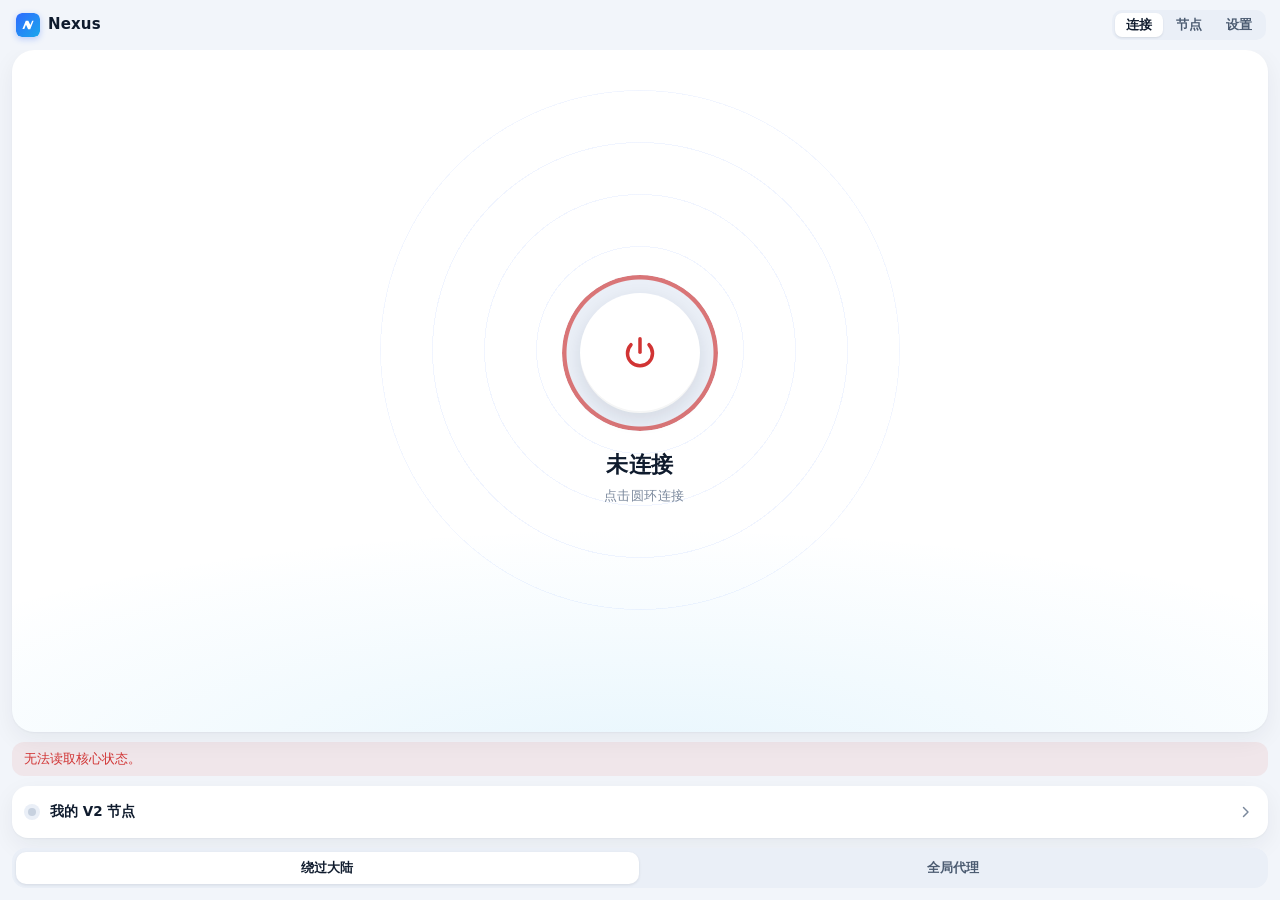
==== apps/desktop/ui/index.html @ 50556ba7 "Fill the compact desktop window with a connection card Fix the window at 380x620. The connect page i" ====
<!doctype html>
<html lang="zh-CN">
<head>
  <meta charset="utf-8"><meta name="viewport" content="width=device-width, initial-scale=1">
  <title>Nexus</title><link rel="icon" href="nexus-logo.svg"><link href="style.css" rel="stylesheet"><script src="app.js" defer></script>
</head>
<body>
<svg class="sprite" aria-hidden="true">
  <symbol id="i-power" viewBox="0 0 24 24"><path d="M12 3.5v8"/><path d="M6.6 7a7.5 7.5 0 1 0 10.8 0"/></symbol>
  <symbol id="i-check" viewBox="0 0 24 24"><path d="m5 12.5 4.5 4.5L19 7.5"/></symbol>
  <symbol id="i-refresh" viewBox="0 0 24 24"><path d="M19.5 12a7.5 7.5 0 1 1-2.2-5.3"/><path d="M19.5 4.5v4h-4"/></symbol>
  <symbol id="i-trash" viewBox="0 0 24 24"><path d="M4.5 7h15M10 11v6M14 11v6M6.5 7l.8 11.2A2 2 0 0 0 9.3 20h5.4a2 2 0 0 0 2-1.8L17.5 7M9.5 7V5a1 1 0 0 1 1-1h3a1 1 0 0 1 1 1v2"/></symbol>
  <symbol id="i-plus" viewBox="0 0 24 24"><path d="M12 5v14M5 12h14"/></symbol>
  <symbol id="i-arrow" viewBox="0 0 24 24"><path d="m10 6 6 6-6 6"/></symbol>
</svg>

<header class="top">
  <div class="brand"><img src="nexus-logo.svg" alt="" width="24" height="24"><span>Nexus</span></div>
  <nav aria-label="主要导航"><a href="#home">连接</a><a href="#nodes">节点</a><a href="#settings">设置</a></nav>
</header>

<main>
<section id="home" aria-labelledby="home-title">
  <h1 id="home-title" class="sr-only" tabindex="-1">连接</h1>
  <form id="connection-form" class="home">
    <div id="hero" class="hero" data-link="idle">
      <button id="toggle" type="submit" class="dial" aria-describedby="status" disabled>
        <span class="dial-ring" aria-hidden="true"></span>
        <span class="dial-core" aria-hidden="true"><svg class="icon"><use href="#i-power"/></svg></span>
        <span id="toggle-label" class="sr-only">连接</span>
      </button>
      <p id="status" role="status">未连接</p>
      <p id="route"><span id="lane"></span><span id="clock"></span></p>
    </div>
    <p id="feedback" role="alert" hidden></p>

    <a id="current" class="row link" href="#nodes">
      <span class="row-text"><b id="current-name">我的 V2 节点</b><small id="current-from"></small></span>
      <svg class="icon chevron"><use href="#i-arrow"/></svg>
    </a>
    <div id="enrollment" hidden>
      <label for="invite" class="sr-only">V2 邀请链接</label>
      <input id="invite" type="password" maxlength="16384" autocomplete="off" spellcheck="false" placeholder="首次使用请粘贴 V2 邀请链接">
    </div>
    <div class="seg" role="radiogroup" aria-label="分流模式">
      <label><input type="radio" name="mode" value="split" checked><span>绕过大陆</span></label>
      <label><input type="radio" name="mode" value="global"><span>全局代理</span></label>
    </div>
  </form>
</section>

<section id="nodes" hidden aria-labelledby="nodes-title">
  <h1 id="nodes-title" class="sr-only" tabindex="-1">节点</h1>
  <p id="selected-hint" class="hint"></p>
  <div class="group">
    <div class="group-head"><span>我的节点</span></div>
    <button type="button" id="pick-v2" class="node" role="radio" aria-checked="false">
      <span class="node-name" id="v2-name">我的 V2 节点</span><span class="badge">V2</span>
      <svg class="icon node-check" aria-hidden="true"><use href="#i-check"/></svg>
    </button>
  </div>
  <div id="sub-groups"></div>
  <p id="sub-feedback" role="status"></p>
  <form id="import-form" class="add" hidden>
    <label for="subscription-url" class="sr-only">订阅或节点链接</label>
    <input type="password" id="subscription-url" maxlength="524288" autocomplete="off" spellcheck="false" placeholder="粘贴订阅地址或节点链接" required>
    <button type="submit" id="add-sub" class="btn primary">添加</button>
  </form>
  <button type="button" id="show-import" class="btn wide"><svg class="icon"><use href="#i-plus"/></svg>添加订阅</button>

  <template id="group-template">
    <div class="group">
      <div class="group-head">
        <span class="group-name"></span><small class="group-meta"></small>
        <button type="button" class="icon-btn refresh" aria-label="刷新订阅"><svg class="icon"><use href="#i-refresh"/></svg></button>
        <button type="button" class="icon-btn delete" aria-label="删除订阅"><svg class="icon"><use href="#i-trash"/></svg></button>
      </div>
      <div class="group-nodes" role="radiogroup"></div>
    </div>
  </template>
  <template id="node-template">
    <button type="button" class="node" role="radio" aria-checked="false">
      <span class="node-name"></span><span class="badge"></span>
      <svg class="icon node-check" aria-hidden="true"><use href="#i-check"/></svg>
    </button>
  </template>
  <dialog id="confirm-sub" aria-labelledby="confirm-sub-title"><h2 id="confirm-sub-title">删除此订阅？</h2><p id="delete-hint"></p>
    <form method="dialog"><button value="cancel" class="btn" autofocus>取消</button><button value="delete" class="btn danger">删除</button></form>
  </dialog>
</section>

<section id="settings" hidden aria-labelledby="settings-title">
  <h1 id="settings-title" class="sr-only" tabindex="-1">设置</h1>
  <div class="list">
    <div class="row"><label for="proxy" class="row-text"><b>系统代理</b><small>浏览器等应用自动走代理</small></label><input type="checkbox" role="switch" id="proxy" checked disabled></div>
    <div class="row"><label for="tun" class="row-text"><b>TUN 模式</b><small id="tun-hint">接管全部网络，需要管理员权限</small></label><input type="checkbox" role="switch" id="tun" aria-describedby="tun-hint" disabled></div>
  </div>
  <div class="list">
    <div class="row"><span class="row-text"><b>本机代理端口</b><small id="ports">连接后显示</small></span></div>
    <div class="row"><span class="row-text"><b>设备身份</b><small id="identity">读取中…</small></span><button id="remove" type="button" class="btn small ghost-danger" hidden>移除</button></div>
    <div class="row"><span class="row-text"><b>软件更新</b><small id="update-feedback">—</small></span><button type="button" id="update-action" class="btn small" disabled>检查更新</button></div>
  </div>
  <div class="about">
    <img src="nexus-logo.svg" alt="" width="40" height="40">
    <b>Nexus</b>
    <small>无需注册 · 密钥只保存在本机 · 不收集任何数据</small>
  </div>
  <dialog id="confirm" aria-labelledby="confirm-title"><h2 id="confirm-title">移除此设备身份？</h2>
    <p>将删除本机的设备密钥和节点记录，再次使用需要新的邀请。</p>
    <form method="dialog"><button value="cancel" class="btn" autofocus>取消</button><button value="remove" class="btn danger">移除</button></form>
  </dialog>
</section>
</main>
</body>
</html>
---- apps/desktop/ui/style.css ----
/* Nexus desktop: a fixed 380x620 window. Palette shared with the Android app. */
:root {
  color-scheme: light;
  --canvas: #F2F5FA; --surface: #FFFFFF; --well: #EAEFF7; --line: #E4E9F1;
  --ink: #0F1B2D; --ink-soft: #4A5A70; --ink-muted: #7A889C;
  --signal: #2F6BFF; --signal-deep: #1AA7EC; --signal-text: #1F56E0; --signal-soft: rgba(47,107,255,.09);
  --warning: #B86E00; --danger: #D13434; --danger-soft: rgba(209,52,52,.08);
  --brand: linear-gradient(140deg, #2F6BFF 0%, #2A86F5 55%, #1AA7EC 100%);
  --card-shadow: 0 1px 2px rgba(15,27,45,.04), 0 8px 24px rgba(15,27,45,.06);
  font: 13.5px/1.45 "Segoe UI Variable Text", "Segoe UI", "Microsoft YaHei UI", system-ui, sans-serif;
  color: var(--ink); background: var(--canvas);
}
* { box-sizing: border-box; }
[hidden] { display: none !important; }
html, body { height: 100%; }
body { margin: 0; display: flex; flex-direction: column; overflow: hidden; background: var(--canvas); -webkit-font-smoothing: antialiased; user-select: none; }
input { user-select: text; }
h1, h2, p { margin: 0; }
.sprite { display: none; }
.icon { width: 18px; height: 18px; flex: none; fill: none; stroke: currentColor; stroke-width: 1.9; stroke-linecap: round; stroke-linejoin: round; }
.sr-only { position: absolute; width: 1px; height: 1px; overflow: hidden; clip-path: inset(50%); white-space: nowrap; }
:focus-visible { outline: 2px solid var(--signal); outline-offset: 2px; }
h1:focus { outline: none; }

/* Header */
.top { flex: none; display: flex; align-items: center; justify-content: space-between; height: 50px; padding: 0 14px 0 16px; }
.brand { display: flex; align-items: center; gap: 8px; font-size: 15px; font-weight: 700; letter-spacing: .01em; }
.brand img { border-radius: 6px; box-shadow: 0 2px 6px rgba(47,107,255,.3); }
nav { display: flex; gap: 2px; padding: 3px; border-radius: 10px; background: var(--well); }
nav a { padding: 3px 11px; border-radius: 7px; color: var(--ink-soft); text-decoration: none; font-size: 12.5px; font-weight: 600; transition: color .15s, background .15s; }
nav a:hover { color: var(--ink); }
nav a[aria-current] { background: var(--surface); color: var(--ink); box-shadow: 0 1px 2px rgba(15,27,45,.10); }

main { flex: 1; min-height: 0; overflow-y: auto; padding: 0 12px 12px; scrollbar-width: thin; }
#home { height: 100%; }
#settings { display: flex; flex-direction: column; min-height: 100%; }
#settings .list:first-of-type { margin-top: 0; }
.about { display: flex; flex-direction: column; align-items: center; gap: 2px; margin-top: auto; padding: 28px 0 8px; text-align: center; }
.about img { margin-bottom: 6px; border-radius: 11px; box-shadow: 0 6px 16px rgba(47,107,255,.28); }
.about b { font-size: 14px; letter-spacing: .02em; }
.about small { color: var(--ink-muted); font-size: 11.5px; }

/* Connect page */
.home { display: flex; flex-direction: column; gap: 10px; height: 100%; }
.hero { position: relative; flex: 1; min-height: 250px; display: flex; flex-direction: column; align-items: center; justify-content: center; overflow: hidden; border-radius: 22px; background: var(--surface); box-shadow: var(--card-shadow); transition: background .5s; }
/* Faint concentric guides behind the dial. */
.hero::before { content: ""; position: absolute; left: 50%; top: 44%; width: 520px; height: 520px; translate: -50% -50%; border-radius: 50%;
  background: repeating-radial-gradient(circle, transparent 0 51px, rgba(47,107,255,.07) 51px 52px); pointer-events: none; transition: opacity .5s; }
.hero::after { content: ""; position: absolute; inset: auto -20% -40% -20%; height: 70%; background: radial-gradient(closest-side, rgba(26,167,236,.10), transparent); pointer-events: none; }
.dial { position: relative; z-index: 1; width: 156px; height: 156px; margin-bottom: 18px; padding: 0; border: 0; border-radius: 50%; background: var(--well); cursor: pointer; transition: transform .2s, background .4s, box-shadow .4s; }
.dial:disabled { cursor: default; }
.dial:not(:disabled):hover { transform: scale(1.025); }
.dial:not(:disabled):active { transform: scale(.97); }
.dial-ring { position: absolute; inset: 0; border-radius: 50%; background: #D7DFEB;
  -webkit-mask: radial-gradient(farthest-side, transparent calc(100% - 5px), #000 calc(100% - 4px));
  mask: radial-gradient(farthest-side, transparent calc(100% - 5px), #000 calc(100% - 4px)); }
.dial-core { position: absolute; inset: 18px; display: grid; place-items: center; border-radius: 50%; background: var(--surface); color: var(--ink-muted); box-shadow: 0 6px 18px rgba(15,27,45,.10), inset 0 -2px 0 rgba(15,27,45,.04); transition: background .4s, color .4s; }
.dial-core .icon { width: 40px; height: 40px; stroke-width: 2.1; }
#status { position: relative; font-size: 22px; font-weight: 700; letter-spacing: .02em; }
#route { position: relative; display: flex; align-items: center; gap: 8px; min-height: 22px; margin-top: 4px; color: var(--ink-muted); font-size: 12.5px; }
#lane:not(:empty) { padding: 1px 8px; border-radius: 999px; background: var(--well); font-weight: 600; }
#clock { font-variant-numeric: tabular-nums; letter-spacing: .04em; }

.hero[data-link=on] { background: var(--brand); box-shadow: 0 14px 34px rgba(47,107,255,.32); }
.hero[data-link=on]::before { background: repeating-radial-gradient(circle, transparent 0 51px, rgba(255,255,255,.13) 51px 52px); }
.hero[data-link=on]::after { background: radial-gradient(closest-side, rgba(255,255,255,.16), transparent); }
.hero[data-link=on] .dial { background: rgba(255,255,255,.16); box-shadow: 0 0 0 10px rgba(255,255,255,.07); animation: breathe 3.2s ease-in-out infinite; }
.hero[data-link=on] .dial-ring { background: rgba(255,255,255,.55); }
.hero[data-link=on] .dial-core { background: var(--surface); color: var(--signal); }
.hero[data-link=on] #status { color: #fff; }
.hero[data-link=on] #route { color: rgba(255,255,255,.86); }
.hero[data-link=on] #lane { background: rgba(255,255,255,.18); color: #fff; }
.hero[data-link=busy] .dial-ring { background: conic-gradient(var(--warning) 0 26%, transparent 26%); animation: spin 1.1s linear infinite; }
.hero[data-link=busy] .dial-core { color: var(--warning); }
.hero[data-link=failed] .dial-ring { background: var(--danger); opacity: .65; }
.hero[data-link=failed] .dial-core { color: var(--danger); }
@keyframes spin { to { transform: rotate(1turn); } }
@keyframes breathe { 50% { box-shadow: 0 0 0 18px rgba(255,255,255,.04); } }
@media (prefers-reduced-motion: reduce) { .hero[data-link=busy] .dial-ring, .hero[data-link=on] .dial { animation: none; } }
#feedback { padding: 8px 12px; border-radius: 12px; background: var(--danger-soft); color: var(--danger); font-size: 12.5px; }

/* Rows and lists */
.row { display: flex; align-items: center; gap: 12px; width: 100%; min-height: 52px; padding: 8px 14px; background: var(--surface); text-align: left; }
.row-text { display: grid; flex: 1; min-width: 0; }
.row-text b { font-weight: 600; overflow: hidden; text-overflow: ellipsis; white-space: nowrap; }
.row-text small { color: var(--ink-muted); font-size: 11.5px; overflow: hidden; text-overflow: ellipsis; white-space: nowrap; }
label.row-text { cursor: pointer; }
.link { flex: none; border-radius: 16px; color: inherit; text-decoration: none; box-shadow: var(--card-shadow); transition: background .15s; }
.link:hover { background: #FAFBFE; }
.link::before { content: ""; flex: none; width: 8px; height: 8px; margin: 0 2px; border-radius: 50%; background: #C7D1DF; box-shadow: 0 0 0 4px var(--well); }
.home:has(.hero[data-link=on]) .link::before { background: #22B07D; box-shadow: 0 0 0 4px rgba(34,176,125,.14); }
.chevron { color: var(--ink-muted); }
.list { overflow: hidden; margin-top: 10px; border-radius: 16px; background: var(--surface); box-shadow: var(--card-shadow); }
.list .row + .row { border-top: 1px solid var(--line); }
#enrollment { flex: none; }
input[type=password] { width: 100%; height: 42px; padding: 0 14px; border: 1px solid var(--line); border-radius: 14px; background: var(--surface); color: var(--ink); font: inherit; }
input::placeholder { color: var(--ink-muted); }
input[type=password]:focus { outline: none; border-color: var(--signal); box-shadow: 0 0 0 3px var(--signal-soft); }

.seg { flex: none; display: grid; grid-template-columns: 1fr 1fr; gap: 3px; padding: 4px; border-radius: 14px; background: var(--well); }
.seg label { position: relative; cursor: pointer; }
.seg input { position: absolute; opacity: 0; pointer-events: none; }
.seg span { display: flex; align-items: center; justify-content: center; height: 32px; border-radius: 10px; color: var(--ink-soft); font-weight: 600; font-size: 12.5px; transition: background .15s, color .15s; }
.seg input:checked + span { background: var(--surface); color: var(--ink); box-shadow: 0 1px 3px rgba(15,27,45,.10); }
.seg input:focus-visible + span { outline: 2px solid var(--signal); }
.seg input:disabled + span { cursor: default; opacity: .6; }
.seg input:disabled:checked + span { opacity: .9; }

[role=switch] { appearance: none; position: relative; flex: none; width: 40px; height: 24px; margin: 0; border-radius: 999px; background: #CDD6E3; cursor: pointer; transition: background .2s; }
[role=switch]::before { content: ""; position: absolute; top: 3px; left: 3px; width: 18px; height: 18px; border-radius: 50%; background: #fff; box-shadow: 0 1px 2px rgba(15,27,45,.25); transition: transform .2s; }
[role=switch]:checked { background: var(--signal); }
[role=switch]:checked::before { transform: translateX(16px); }
[role=switch]:disabled { opacity: .5; cursor: default; }

/* Buttons */
.btn { display: inline-flex; align-items: center; justify-content: center; gap: 6px; height: 36px; padding: 0 14px; border: 1px solid var(--line); border-radius: 12px; background: var(--surface); color: var(--ink); font: inherit; font-weight: 600; cursor: pointer; white-space: nowrap; }
.btn:hover:not(:disabled) { background: var(--well); }
.btn.small { height: 28px; padding: 0 12px; border-radius: 9px; font-size: 12px; }
.btn.wide { width: 100%; margin-top: 10px; color: var(--signal-text); border: 1px dashed #C9D4E4; background: none; }
.btn.primary { border-color: transparent; background: var(--signal); color: #fff; }
.btn.primary:hover:not(:disabled) { background: var(--signal); filter: brightness(1.06); }
.btn.danger { border-color: transparent; background: var(--danger); color: #fff; }
.btn.danger:hover:not(:disabled) { background: var(--danger); filter: brightness(1.06); }
.btn.ghost-danger { border-color: transparent; color: var(--danger); background: var(--danger-soft); }
.btn:disabled { opacity: .5; cursor: default; }
.icon-btn { display: grid; place-items: center; width: 26px; height: 26px; padding: 0; border: 0; border-radius: 8px; background: none; color: var(--ink-muted); cursor: pointer; }
.icon-btn .icon { width: 15px; height: 15px; }
.icon-btn:hover:not(:disabled) { background: var(--well); color: var(--ink); }
.icon-btn.delete:hover:not(:disabled) { color: var(--danger); }
.icon-btn:disabled { opacity: .4; cursor: default; }

/* Nodes */
.hint { margin: 2px 4px 8px; color: var(--ink-muted); font-size: 12px; }
.hint:empty { display: none; }
.group + .group, #sub-groups .group { margin-top: 12px; }
.group-head { display: flex; align-items: center; gap: 6px; min-height: 26px; padding: 0 4px 4px; color: var(--ink-soft); font-size: 12px; font-weight: 700; }
.group-name { overflow: hidden; text-overflow: ellipsis; white-space: nowrap; }
.group-meta { flex: 1; min-width: 0; color: var(--ink-muted); font-weight: 400; overflow: hidden; text-overflow: ellipsis; white-space: nowrap; }
.group-meta.warn { color: var(--warning); }
.group-nodes, #pick-v2 { overflow: hidden; border-radius: 16px; background: var(--surface); box-shadow: var(--card-shadow); }
.node { display: flex; align-items: center; gap: 10px; width: 100%; height: 42px; padding: 0 14px; border: 0; background: var(--surface); color: var(--ink); font: inherit; text-align: left; cursor: pointer; }
.group-nodes .node + .node { border-top: 1px solid var(--line); }
.node:hover:not(:disabled) { background: #F8FAFE; }
.node-name { flex: 1; min-width: 0; overflow: hidden; text-overflow: ellipsis; white-space: nowrap; }
.badge { flex: none; color: var(--ink-muted); font-size: 11px; }
.node-check { visibility: hidden; width: 16px; height: 16px; color: var(--signal); stroke-width: 2.6; }
.node[aria-checked=true] { background: linear-gradient(90deg, var(--signal-soft), transparent 70%); }
.node[aria-checked=true] .node-name { color: var(--signal-text); font-weight: 600; }
.node[aria-checked=true] .node-check { visibility: visible; }
.node:disabled { cursor: default; }
.node:disabled:not([aria-checked=true]) { opacity: .55; }
#sub-feedback { margin: 10px 4px 0; color: var(--ink-soft); font-size: 12px; }
#sub-feedback:empty { display: none; }
#sub-feedback.error { color: var(--danger); }
.add { display: flex; gap: 8px; margin-top: 10px; }
.add .btn { height: 42px; border-radius: 14px; }

/* Dialogs */
dialog { width: min(300px, calc(100vw - 32px)); padding: 20px; border: 0; border-radius: 18px; background: var(--surface); color: var(--ink); box-shadow: 0 20px 50px rgba(15,27,45,.24); }
dialog::backdrop { background: rgba(15,27,45,.35); }
dialog h2 { font-size: 15px; margin-bottom: 6px; }
dialog p { color: var(--ink-soft); font-size: 12.5px; overflow-wrap: anywhere; }
dialog form { display: flex; justify-content: flex-end; gap: 8px; margin-top: 18px; }

@media (forced-colors: active) {
  [role=switch] { appearance: auto; }
  [role=switch]::before { display: none; }
  .seg input:checked + span, nav a[aria-current] { outline: 2px solid CanvasText; }
  .dial-ring { background: CanvasText; }
}
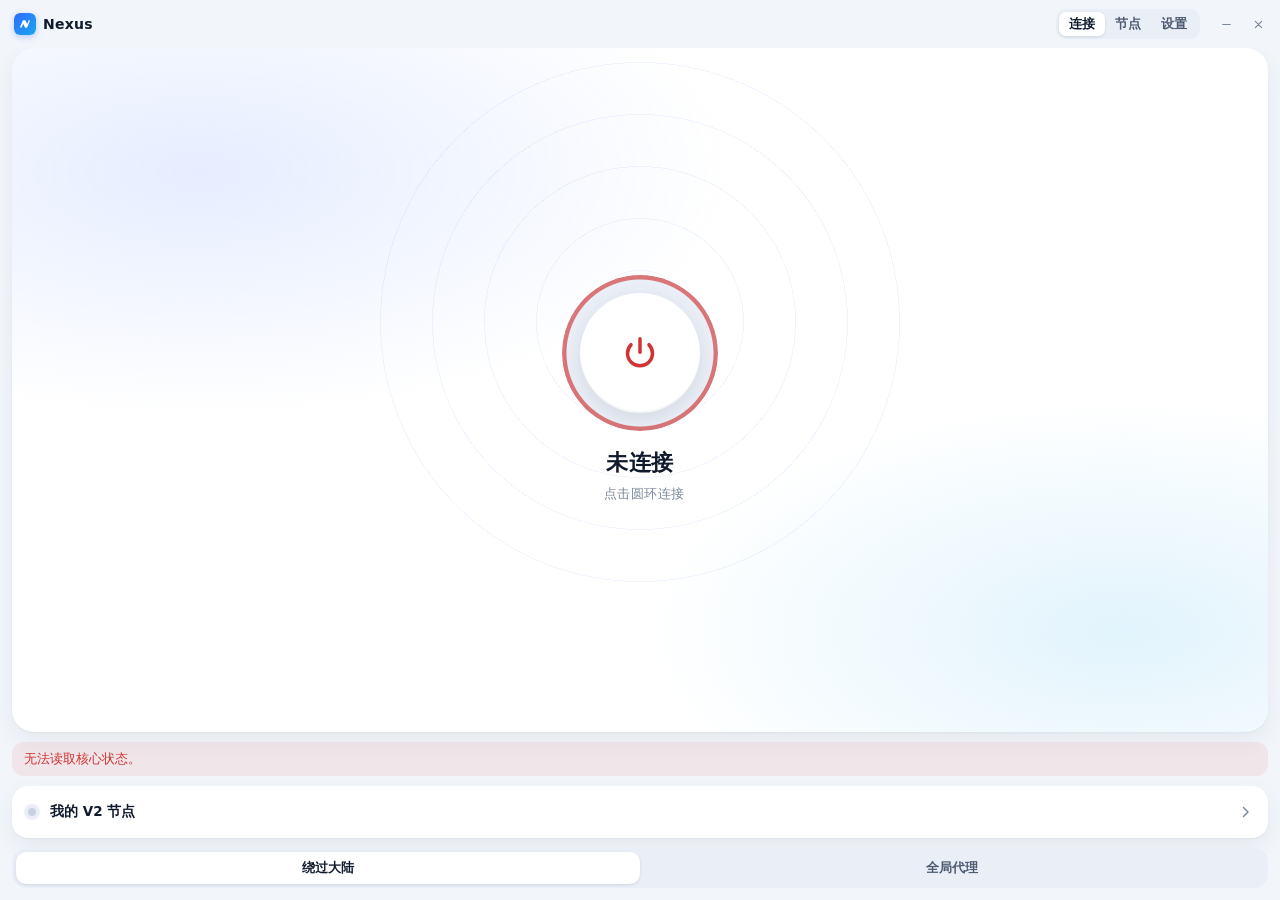
==== commit bb81e511: "Add a frameless title bar, motion and live data views to the desktop UI Replace the native frame wit" ====
--- a/apps/desktop/ui/index.html
+++ b/apps/desktop/ui/index.html
@@ -12,11 +12,20 @@
   <symbol id="i-trash" viewBox="0 0 24 24"><path d="M4.5 7h15M10 11v6M14 11v6M6.5 7l.8 11.2A2 2 0 0 0 9.3 20h5.4a2 2 0 0 0 2-1.8L17.5 7M9.5 7V5a1 1 0 0 1 1-1h3a1 1 0 0 1 1 1v2"/></symbol>
   <symbol id="i-plus" viewBox="0 0 24 24"><path d="M12 5v14M5 12h14"/></symbol>
   <symbol id="i-arrow" viewBox="0 0 24 24"><path d="m10 6 6 6-6 6"/></symbol>
+  <symbol id="i-bolt" viewBox="0 0 24 24"><path d="M13 3.5 5.5 13.5H12l-1 7 7.5-10H12z"/></symbol>
+  <symbol id="i-up" viewBox="0 0 24 24"><path d="M12 19V5M6 11l6-6 6 6"/></symbol>
+  <symbol id="i-down" viewBox="0 0 24 24"><path d="M12 5v14M6 13l6 6 6-6"/></symbol>
+  <symbol id="i-min" viewBox="0 0 24 24"><path d="M6 12h12"/></symbol>
+  <symbol id="i-close" viewBox="0 0 24 24"><path d="m7 7 10 10M17 7 7 17"/></symbol>
 </svg>
 
-<header class="top">
-  <div class="brand"><img src="nexus-logo.svg" alt="" width="24" height="24"><span>Nexus</span></div>
-  <nav aria-label="主要导航"><a href="#home">连接</a><a href="#nodes">节点</a><a href="#settings">设置</a></nav>
+<header class="top" data-tauri-drag-region>
+  <div class="brand" data-tauri-drag-region><img src="nexus-logo.svg" alt="" width="22" height="22" data-tauri-drag-region><span data-tauri-drag-region>Nexus</span></div>
+  <nav aria-label="主要导航"><span class="nav-pill" aria-hidden="true"></span><a href="#home">连接</a><a href="#nodes">节点</a><a href="#settings">设置</a></nav>
+  <div class="window-controls">
+    <button type="button" id="win-min" aria-label="最小化"><svg class="icon"><use href="#i-min"/></svg></button>
+    <button type="button" id="win-close" class="close" aria-label="关闭"><svg class="icon"><use href="#i-close"/></svg></button>
+  </div>
 </header>
 
 <main>
@@ -24,18 +33,35 @@
   <h1 id="home-title" class="sr-only" tabindex="-1">连接</h1>
   <form id="connection-form" class="home">
     <div id="hero" class="hero" data-link="idle">
-      <button id="toggle" type="submit" class="dial" aria-describedby="status" disabled>
-        <span class="dial-ring" aria-hidden="true"></span>
-        <span class="dial-core" aria-hidden="true"><svg class="icon"><use href="#i-power"/></svg></span>
-        <span id="toggle-label" class="sr-only">连接</span>
-      </button>
+      <span class="hero-glow" aria-hidden="true"></span>
+      <span class="hero-wash" aria-hidden="true"></span>
+      <span class="hero-rings" aria-hidden="true"></span>
+      <div class="dial-wrap">
+        <span class="wave" aria-hidden="true"></span><span class="wave" aria-hidden="true"></span><span class="wave" aria-hidden="true"></span>
+        <span class="orbit" aria-hidden="true"><i></i></span>
+        <button id="toggle" type="submit" class="dial" aria-describedby="status" disabled>
+          <span class="dial-ring" aria-hidden="true"></span>
+          <span class="dial-core" aria-hidden="true"><svg class="icon"><use href="#i-power"/></svg></span>
+          <span id="toggle-label" class="sr-only">连接</span>
+        </button>
+      </div>
       <p id="status" role="status">未连接</p>
       <p id="route"><span id="lane"></span><span id="clock"></span></p>
+      <div id="traffic" class="traffic" hidden>
+        <svg class="spark" viewBox="0 0 300 44" preserveAspectRatio="none" aria-hidden="true">
+          <path id="spark-down-fill" class="fill"/><path id="spark-down" class="line"/><path id="spark-up" class="line up"/>
+        </svg>
+        <div class="rates">
+          <span><svg class="icon"><use href="#i-down"/></svg><b id="rate-down">0</b><small id="unit-down">KB/s</small></span>
+          <span><svg class="icon"><use href="#i-up"/></svg><b id="rate-up">0</b><small id="unit-up">KB/s</small></span>
+        </div>
+      </div>
     </div>
     <p id="feedback" role="alert" hidden></p>
 
     <a id="current" class="row link" href="#nodes">
       <span class="row-text"><b id="current-name">我的 V2 节点</b><small id="current-from"></small></span>
+      <span id="current-latency" class="latency" hidden></span>
       <svg class="icon chevron"><use href="#i-arrow"/></svg>
     </a>
     <div id="enrollment" hidden>
@@ -43,6 +69,7 @@
       <input id="invite" type="password" maxlength="16384" autocomplete="off" spellcheck="false" placeholder="首次使用请粘贴 V2 邀请链接">
     </div>
     <div class="seg" role="radiogroup" aria-label="分流模式">
+      <span class="seg-pill" aria-hidden="true"></span>
       <label><input type="radio" name="mode" value="split" checked><span>绕过大陆</span></label>
       <label><input type="radio" name="mode" value="global"><span>全局代理</span></label>
     </div>
@@ -53,11 +80,15 @@
   <h1 id="nodes-title" class="sr-only" tabindex="-1">节点</h1>
   <p id="selected-hint" class="hint"></p>
   <div class="group">
-    <div class="group-head"><span>我的节点</span></div>
-    <button type="button" id="pick-v2" class="node" role="radio" aria-checked="false">
-      <span class="node-name" id="v2-name">我的 V2 节点</span><span class="badge">V2</span>
-      <svg class="icon node-check" aria-hidden="true"><use href="#i-check"/></svg>
-    </button>
+    <div class="group-head"><span class="group-name">我的节点</span><small class="group-meta"></small>
+      <button type="button" class="icon-btn probe" data-probe="v2" aria-label="测试延迟"><svg class="icon"><use href="#i-bolt"/></svg></button>
+    </div>
+    <div class="group-nodes">
+      <button type="button" id="pick-v2" class="node" role="radio" aria-checked="false" data-id="v2">
+        <span class="node-name" id="v2-name">我的 V2 节点</span><span class="latency" hidden></span><span class="badge">V2</span>
+        <svg class="icon node-check" aria-hidden="true"><use href="#i-check"/></svg>
+      </button>
+    </div>
   </div>
   <div id="sub-groups"></div>
   <p id="sub-feedback" role="status"></p>
@@ -72,6 +103,7 @@
     <div class="group">
       <div class="group-head">
         <span class="group-name"></span><small class="group-meta"></small>
+        <button type="button" class="icon-btn probe" aria-label="测试延迟"><svg class="icon"><use href="#i-bolt"/></svg></button>
         <button type="button" class="icon-btn refresh" aria-label="刷新订阅"><svg class="icon"><use href="#i-refresh"/></svg></button>
         <button type="button" class="icon-btn delete" aria-label="删除订阅"><svg class="icon"><use href="#i-trash"/></svg></button>
       </div>
@@ -80,7 +112,7 @@
   </template>
   <template id="node-template">
     <button type="button" class="node" role="radio" aria-checked="false">
-      <span class="node-name"></span><span class="badge"></span>
+      <span class="node-name"></span><span class="latency" hidden></span><span class="badge"></span>
       <svg class="icon node-check" aria-hidden="true"><use href="#i-check"/></svg>
     </button>
   </template>
--- a/apps/desktop/ui/style.css
+++ b/apps/desktop/ui/style.css
@@ -1,19 +1,21 @@
-/* Nexus desktop: a fixed 380x620 window. Palette shared with the Android app. */
+/* Nexus desktop: a fixed 380x620 frameless window. Palette shared with the Android app. */
 :root {
   color-scheme: light;
   --canvas: #F2F5FA; --surface: #FFFFFF; --well: #EAEFF7; --line: #E4E9F1;
   --ink: #0F1B2D; --ink-soft: #4A5A70; --ink-muted: #7A889C;
   --signal: #2F6BFF; --signal-deep: #1AA7EC; --signal-text: #1F56E0; --signal-soft: rgba(47,107,255,.09);
-  --warning: #B86E00; --danger: #D13434; --danger-soft: rgba(209,52,52,.08);
+  --good: #16A673; --warning: #C27A08; --danger: #D13434; --danger-soft: rgba(209,52,52,.08);
   --brand: linear-gradient(140deg, #2F6BFF 0%, #2A86F5 55%, #1AA7EC 100%);
   --card-shadow: 0 1px 2px rgba(15,27,45,.04), 0 8px 24px rgba(15,27,45,.06);
+  --spring: cubic-bezier(.34, 1.4, .5, 1);
+  --ease: cubic-bezier(.2, .7, .2, 1);
   font: 13.5px/1.45 "Segoe UI Variable Text", "Segoe UI", "Microsoft YaHei UI", system-ui, sans-serif;
   color: var(--ink); background: var(--canvas);
 }
 * { box-sizing: border-box; }
 [hidden] { display: none !important; }
 html, body { height: 100%; }
-body { margin: 0; display: flex; flex-direction: column; overflow: hidden; background: var(--canvas); -webkit-font-smoothing: antialiased; user-select: none; }
+body { margin: 0; display: flex; flex-direction: column; overflow: hidden; background: var(--canvas); -webkit-font-smoothing: antialiased; user-select: none; cursor: default; }
 input { user-select: text; }
 h1, h2, p { margin: 0; }
 .sprite { display: none; }
@@ -22,62 +24,114 @@
 :focus-visible { outline: 2px solid var(--signal); outline-offset: 2px; }
 h1:focus { outline: none; }
 
-/* Header */
-.top { flex: none; display: flex; align-items: center; justify-content: space-between; height: 50px; padding: 0 14px 0 16px; }
-.brand { display: flex; align-items: center; gap: 8px; font-size: 15px; font-weight: 700; letter-spacing: .01em; }
+/* Title bar (the window has no native frame) */
+.top { flex: none; display: flex; align-items: center; gap: 10px; height: 48px; padding: 0 6px 0 14px; }
+.brand { display: flex; align-items: center; gap: 7px; font-size: 14px; font-weight: 700; letter-spacing: .02em; }
 .brand img { border-radius: 6px; box-shadow: 0 2px 6px rgba(47,107,255,.3); }
-nav { display: flex; gap: 2px; padding: 3px; border-radius: 10px; background: var(--well); }
-nav a { padding: 3px 11px; border-radius: 7px; color: var(--ink-soft); text-decoration: none; font-size: 12.5px; font-weight: 600; transition: color .15s, background .15s; }
+nav { position: relative; display: flex; margin-left: auto; padding: 3px; border-radius: 10px; background: var(--well); }
+nav a { position: relative; z-index: 1; padding: 3px 10px; border-radius: 7px; color: var(--ink-soft); text-decoration: none; font-size: 12.5px; font-weight: 600; transition: color .25s; }
 nav a:hover { color: var(--ink); }
-nav a[aria-current] { background: var(--surface); color: var(--ink); box-shadow: 0 1px 2px rgba(15,27,45,.10); }
-
-main { flex: 1; min-height: 0; overflow-y: auto; padding: 0 12px 12px; scrollbar-width: thin; }
+nav a[aria-current] { color: var(--ink); }
+.nav-pill, .seg-pill { position: absolute; top: 3px; bottom: 3px; left: 0; width: 0; border-radius: 7px; background: var(--surface); box-shadow: 0 1px 3px rgba(15,27,45,.12); transition: transform .35s var(--spring), width .35s var(--spring); }
+.window-controls { display: flex; }
+.window-controls button { display: grid; place-items: center; width: 32px; height: 30px; padding: 0; border: 0; border-radius: 8px; background: none; color: var(--ink-muted); cursor: pointer; transition: background .15s, color .15s; }
+.window-controls .icon { width: 15px; height: 15px; }
+.window-controls button:hover { background: var(--well); color: var(--ink); }
+.window-controls .close:hover { background: #E5484D; color: #fff; }
+
+main { flex: 1; min-height: 0; overflow-y: auto; overflow-x: hidden; padding: 0 12px 12px; scrollbar-width: thin; }
+main section:not([hidden]) { animation: page-in .32s var(--ease); }
+@keyframes page-in { from { opacity: 0; transform: translateY(8px); } }
+
+/* Connect page */
 #home { height: 100%; }
-#settings { display: flex; flex-direction: column; min-height: 100%; }
-#settings .list:first-of-type { margin-top: 0; }
-.about { display: flex; flex-direction: column; align-items: center; gap: 2px; margin-top: auto; padding: 28px 0 8px; text-align: center; }
-.about img { margin-bottom: 6px; border-radius: 11px; box-shadow: 0 6px 16px rgba(47,107,255,.28); }
-.about b { font-size: 14px; letter-spacing: .02em; }
-.about small { color: var(--ink-muted); font-size: 11.5px; }
-
-/* Connect page */
 .home { display: flex; flex-direction: column; gap: 10px; height: 100%; }
-.hero { position: relative; flex: 1; min-height: 250px; display: flex; flex-direction: column; align-items: center; justify-content: center; overflow: hidden; border-radius: 22px; background: var(--surface); box-shadow: var(--card-shadow); transition: background .5s; }
-/* Faint concentric guides behind the dial. */
-.hero::before { content: ""; position: absolute; left: 50%; top: 44%; width: 520px; height: 520px; translate: -50% -50%; border-radius: 50%;
-  background: repeating-radial-gradient(circle, transparent 0 51px, rgba(47,107,255,.07) 51px 52px); pointer-events: none; transition: opacity .5s; }
-.hero::after { content: ""; position: absolute; inset: auto -20% -40% -20%; height: 70%; background: radial-gradient(closest-side, rgba(26,167,236,.10), transparent); pointer-events: none; }
-.dial { position: relative; z-index: 1; width: 156px; height: 156px; margin-bottom: 18px; padding: 0; border: 0; border-radius: 50%; background: var(--well); cursor: pointer; transition: transform .2s, background .4s, box-shadow .4s; }
+.hero { position: relative; flex: 1; min-height: 250px; display: flex; flex-direction: column; align-items: center; justify-content: center; overflow: hidden; isolation: isolate; border-radius: 22px; background: var(--surface); box-shadow: var(--card-shadow); transition: box-shadow .6s; }
+/* Idle: two slow-drifting colour fields keep the card alive. */
+.hero-glow { position: absolute; inset: -30%; z-index: -3; background:
+  radial-gradient(38% 32% at 28% 30%, rgba(47,107,255,.12), transparent 70%),
+  radial-gradient(34% 30% at 74% 72%, rgba(26,167,236,.13), transparent 70%);
+  animation: drift 18s ease-in-out infinite alternate; }
+@keyframes drift { to { transform: translate(6%, -5%) rotate(12deg) scale(1.08); } }
+/* Connected: the brand gradient fades in over the white card. */
+.hero-wash { position: absolute; inset: 0; z-index: -2; background: var(--brand); opacity: 0; transition: opacity .7s var(--ease); }
+.hero-wash::after { content: ""; position: absolute; inset: 0; background: radial-gradient(60% 50% at 50% 38%, rgba(255,255,255,.22), transparent 70%); }
+.hero-rings { position: absolute; left: 50%; top: 40%; z-index: -1; width: 560px; height: 560px; translate: -50% -50%; border-radius: 50%;
+  background: repeating-radial-gradient(circle, transparent 0 51px, rgba(47,107,255,.07) 51px 52px); transition: opacity .6s; }
+.hero-rings::after { content: ""; position: absolute; inset: 0; border-radius: 50%; background: repeating-radial-gradient(circle, transparent 0 51px, rgba(255,255,255,.14) 51px 52px); opacity: 0; transition: opacity .6s; }
+
+.dial-wrap { position: relative; display: grid; place-items: center; width: 156px; height: 156px; margin-bottom: 16px; }
+.dial { position: relative; z-index: 1; width: 156px; height: 156px; padding: 0; border: 0; border-radius: 50%; background: var(--well); cursor: pointer; transition: transform .35s var(--spring), background .5s; }
 .dial:disabled { cursor: default; }
-.dial:not(:disabled):hover { transform: scale(1.025); }
-.dial:not(:disabled):active { transform: scale(.97); }
-.dial-ring { position: absolute; inset: 0; border-radius: 50%; background: #D7DFEB;
+.dial:not(:disabled):hover { transform: scale(1.03); }
+.dial:not(:disabled):active { transform: scale(.95); transition-duration: .12s; }
+.dial-ring { position: absolute; inset: 0; border-radius: 50%; background: #D7DFEB; transition: background .5s, opacity .5s;
   -webkit-mask: radial-gradient(farthest-side, transparent calc(100% - 5px), #000 calc(100% - 4px));
   mask: radial-gradient(farthest-side, transparent calc(100% - 5px), #000 calc(100% - 4px)); }
-.dial-core { position: absolute; inset: 18px; display: grid; place-items: center; border-radius: 50%; background: var(--surface); color: var(--ink-muted); box-shadow: 0 6px 18px rgba(15,27,45,.10), inset 0 -2px 0 rgba(15,27,45,.04); transition: background .4s, color .4s; }
+.dial-core { position: absolute; inset: 18px; display: grid; place-items: center; border-radius: 50%; background: var(--surface); color: var(--ink-muted); box-shadow: 0 6px 18px rgba(15,27,45,.10), inset 0 -2px 0 rgba(15,27,45,.04); transition: color .5s, transform .5s var(--spring); }
 .dial-core .icon { width: 40px; height: 40px; stroke-width: 2.1; }
-#status { position: relative; font-size: 22px; font-weight: 700; letter-spacing: .02em; }
-#route { position: relative; display: flex; align-items: center; gap: 8px; min-height: 22px; margin-top: 4px; color: var(--ink-muted); font-size: 12.5px; }
-#lane:not(:empty) { padding: 1px 8px; border-radius: 999px; background: var(--well); font-weight: 600; }
+.hero[data-link=idle] .dial-core .icon { animation: hint 3.6s ease-in-out infinite; }
+@keyframes hint { 0%, 70%, 100% { transform: none; } 80% { transform: translateY(-2px); } 90% { transform: translateY(1px); } }
+/* Expanding waves: slow while connecting, a single burst on success. */
+.wave { position: absolute; inset: 0; border-radius: 50%; border: 2px solid currentColor; opacity: 0; pointer-events: none; color: var(--signal); }
+.orbit { position: absolute; inset: -9px; border-radius: 50%; opacity: 0; transition: opacity .3s; }
+.orbit i { position: absolute; top: -3px; left: 50%; width: 8px; height: 8px; margin-left: -4px; border-radius: 50%; background: var(--warning); box-shadow: 0 0 10px var(--warning); }
+
+.hero[data-link=busy] .dial-ring { background: conic-gradient(from 0deg, transparent, rgba(194,122,8,.85)); animation: spin 1.2s linear infinite; }
+.hero[data-link=busy] .dial-core { color: var(--warning); }
+.hero[data-link=busy] .orbit { opacity: 1; animation: spin 1.6s linear infinite; }
+.hero[data-link=busy] .wave { color: var(--warning); animation: wave 2.4s var(--ease) infinite; }
+.hero[data-link=busy] .wave:nth-child(2) { animation-delay: .8s; }
+.hero[data-link=busy] .wave:nth-child(3) { animation-delay: 1.6s; }
+@keyframes wave { from { opacity: .45; transform: scale(1); } to { opacity: 0; transform: scale(1.9); } }
+@keyframes spin { to { transform: rotate(1turn); } }
+
+.hero[data-link=on] { box-shadow: 0 14px 34px rgba(47,107,255,.32); }
+.hero[data-link=on] .hero-wash { opacity: 1; }
+.hero[data-link=on] .hero-rings::after { opacity: 1; }
+.hero[data-link=on] .hero-rings { animation: rings 6s linear infinite; }
+@keyframes rings { to { background-position: 0 0; transform: scale(1.1); opacity: .6; } }
+.hero[data-link=on] .dial { background: rgba(255,255,255,.16); animation: breathe 3.2s ease-in-out infinite; }
+.hero[data-link=on] .dial-ring { background: rgba(255,255,255,.55); }
+.hero[data-link=on] .dial-core { color: var(--signal); }
+.hero.burst .wave { color: #fff; animation: wave 1.1s var(--ease) 1 both; }
+.hero.burst .wave:nth-child(2) { animation-delay: .18s; }
+.hero.burst .wave:nth-child(3) { animation-delay: .36s; }
+.hero.burst .dial-core { animation: pop .6s var(--spring); }
+@keyframes pop { 40% { transform: scale(1.1); } }
+@keyframes breathe { 0%, 100% { box-shadow: 0 0 0 10px rgba(255,255,255,.07); } 50% { box-shadow: 0 0 0 20px rgba(255,255,255,.03); } }
+
+.hero[data-link=failed] .dial-ring { background: var(--danger); opacity: .65; }
+.hero[data-link=failed] .dial-core { color: var(--danger); }
+.hero.shake .dial { animation: shake .45s ease-in-out; }
+@keyframes shake { 20%, 60% { transform: translateX(-5px); } 40%, 80% { transform: translateX(5px); } }
+
+#status { font-size: 22px; font-weight: 700; letter-spacing: .02em; transition: color .5s; }
+#status.swap { animation: swap .35s var(--ease); }
+@keyframes swap { from { opacity: 0; transform: translateY(6px); } }
+#route { display: flex; align-items: center; gap: 8px; min-height: 22px; margin-top: 4px; color: var(--ink-muted); font-size: 12.5px; transition: color .5s; }
+#lane:not(:empty) { padding: 1px 8px; border-radius: 999px; background: var(--well); font-weight: 600; transition: background .5s; }
 #clock { font-variant-numeric: tabular-nums; letter-spacing: .04em; }
-
-.hero[data-link=on] { background: var(--brand); box-shadow: 0 14px 34px rgba(47,107,255,.32); }
-.hero[data-link=on]::before { background: repeating-radial-gradient(circle, transparent 0 51px, rgba(255,255,255,.13) 51px 52px); }
-.hero[data-link=on]::after { background: radial-gradient(closest-side, rgba(255,255,255,.16), transparent); }
-.hero[data-link=on] .dial { background: rgba(255,255,255,.16); box-shadow: 0 0 0 10px rgba(255,255,255,.07); animation: breathe 3.2s ease-in-out infinite; }
-.hero[data-link=on] .dial-ring { background: rgba(255,255,255,.55); }
-.hero[data-link=on] .dial-core { background: var(--surface); color: var(--signal); }
 .hero[data-link=on] #status { color: #fff; }
 .hero[data-link=on] #route { color: rgba(255,255,255,.86); }
 .hero[data-link=on] #lane { background: rgba(255,255,255,.18); color: #fff; }
-.hero[data-link=busy] .dial-ring { background: conic-gradient(var(--warning) 0 26%, transparent 26%); animation: spin 1.1s linear infinite; }
-.hero[data-link=busy] .dial-core { color: var(--warning); }
-.hero[data-link=failed] .dial-ring { background: var(--danger); opacity: .65; }
-.hero[data-link=failed] .dial-core { color: var(--danger); }
-@keyframes spin { to { transform: rotate(1turn); } }
-@keyframes breathe { 50% { box-shadow: 0 0 0 18px rgba(255,255,255,.04); } }
-@media (prefers-reduced-motion: reduce) { .hero[data-link=busy] .dial-ring, .hero[data-link=on] .dial { animation: none; } }
-#feedback { padding: 8px 12px; border-radius: 12px; background: var(--danger-soft); color: var(--danger); font-size: 12.5px; }
+
+/* Live traffic */
+.traffic { position: absolute; left: 0; right: 0; bottom: 0; padding: 0 16px 12px; color: #fff; animation: rise .5s var(--ease); }
+@keyframes rise { from { opacity: 0; transform: translateY(12px); } }
+.spark { display: block; width: 100%; height: 44px; }
+.spark .line { fill: none; stroke: rgba(255,255,255,.95); stroke-width: 1.6; stroke-linejoin: round; stroke-linecap: round; vector-effect: non-scaling-stroke; }
+.spark .line.up { stroke: rgba(255,255,255,.5); stroke-dasharray: 3 3; }
+.spark .fill { fill: rgba(255,255,255,.16); }
+.rates { display: flex; justify-content: space-between; margin-top: 4px; font-variant-numeric: tabular-nums; }
+.rates span { display: flex; align-items: baseline; gap: 4px; }
+.rates .icon { width: 13px; height: 13px; align-self: center; opacity: .8; }
+.rates b { font-size: 15px; font-weight: 700; }
+.rates small { opacity: .8; font-size: 11px; }
+.hero:has(.traffic:not([hidden])) .dial-wrap { margin-top: -40px; }
+.hero .dial-wrap, .hero #status, .hero #route { transition: margin .5s var(--ease); }
+
+#feedback { padding: 8px 12px; border-radius: 12px; background: var(--danger-soft); color: var(--danger); font-size: 12.5px; animation: rise .35s var(--ease); }
 
 /* Rows and lists */
 .row { display: flex; align-items: center; gap: 12px; width: 100%; min-height: 52px; padding: 8px 14px; background: var(--surface); text-align: left; }
@@ -85,86 +139,123 @@
 .row-text b { font-weight: 600; overflow: hidden; text-overflow: ellipsis; white-space: nowrap; }
 .row-text small { color: var(--ink-muted); font-size: 11.5px; overflow: hidden; text-overflow: ellipsis; white-space: nowrap; }
 label.row-text { cursor: pointer; }
-.link { flex: none; border-radius: 16px; color: inherit; text-decoration: none; box-shadow: var(--card-shadow); transition: background .15s; }
-.link:hover { background: #FAFBFE; }
-.link::before { content: ""; flex: none; width: 8px; height: 8px; margin: 0 2px; border-radius: 50%; background: #C7D1DF; box-shadow: 0 0 0 4px var(--well); }
-.home:has(.hero[data-link=on]) .link::before { background: #22B07D; box-shadow: 0 0 0 4px rgba(34,176,125,.14); }
-.chevron { color: var(--ink-muted); }
+.link { flex: none; border-radius: 16px; color: inherit; text-decoration: none; box-shadow: var(--card-shadow); transition: transform .3s var(--spring), box-shadow .3s; }
+.link:hover { transform: translateY(-1px); box-shadow: 0 2px 4px rgba(15,27,45,.05), 0 12px 28px rgba(15,27,45,.08); }
+.link:active { transform: scale(.985); }
+.link::before { content: ""; flex: none; width: 8px; height: 8px; margin: 0 2px; border-radius: 50%; background: #C7D1DF; box-shadow: 0 0 0 4px var(--well); transition: background .5s, box-shadow .5s; }
+.home:has(.hero[data-link=on]) .link::before { background: var(--good); box-shadow: 0 0 0 4px rgba(22,166,115,.14); animation: blink 2.4s ease-in-out infinite; }
+@keyframes blink { 50% { box-shadow: 0 0 0 7px rgba(22,166,115,.04); } }
+.chevron { color: var(--ink-muted); transition: transform .3s var(--spring); }
+.link:hover .chevron { transform: translateX(3px); }
 .list { overflow: hidden; margin-top: 10px; border-radius: 16px; background: var(--surface); box-shadow: var(--card-shadow); }
 .list .row + .row { border-top: 1px solid var(--line); }
-#enrollment { flex: none; }
-input[type=password] { width: 100%; height: 42px; padding: 0 14px; border: 1px solid var(--line); border-radius: 14px; background: var(--surface); color: var(--ink); font: inherit; }
+#enrollment { flex: none; animation: rise .35s var(--ease); }
+input[type=password] { width: 100%; height: 42px; padding: 0 14px; border: 1px solid var(--line); border-radius: 14px; background: var(--surface); color: var(--ink); font: inherit; transition: border-color .2s, box-shadow .2s; }
 input::placeholder { color: var(--ink-muted); }
 input[type=password]:focus { outline: none; border-color: var(--signal); box-shadow: 0 0 0 3px var(--signal-soft); }
 
-.seg { flex: none; display: grid; grid-template-columns: 1fr 1fr; gap: 3px; padding: 4px; border-radius: 14px; background: var(--well); }
-.seg label { position: relative; cursor: pointer; }
+.seg { position: relative; flex: none; display: grid; grid-template-columns: 1fr 1fr; padding: 4px; border-radius: 14px; background: var(--well); }
+.seg-pill { top: 4px; bottom: 4px; border-radius: 10px; }
+.seg label { position: relative; z-index: 1; cursor: pointer; }
 .seg input { position: absolute; opacity: 0; pointer-events: none; }
-.seg span { display: flex; align-items: center; justify-content: center; height: 32px; border-radius: 10px; color: var(--ink-soft); font-weight: 600; font-size: 12.5px; transition: background .15s, color .15s; }
-.seg input:checked + span { background: var(--surface); color: var(--ink); box-shadow: 0 1px 3px rgba(15,27,45,.10); }
+.seg span { display: flex; align-items: center; justify-content: center; height: 32px; border-radius: 10px; color: var(--ink-soft); font-weight: 600; font-size: 12.5px; transition: color .25s; }
+.seg input:checked + span { color: var(--ink); }
 .seg input:focus-visible + span { outline: 2px solid var(--signal); }
-.seg input:disabled + span { cursor: default; opacity: .6; }
-.seg input:disabled:checked + span { opacity: .9; }
-
-[role=switch] { appearance: none; position: relative; flex: none; width: 40px; height: 24px; margin: 0; border-radius: 999px; background: #CDD6E3; cursor: pointer; transition: background .2s; }
-[role=switch]::before { content: ""; position: absolute; top: 3px; left: 3px; width: 18px; height: 18px; border-radius: 50%; background: #fff; box-shadow: 0 1px 2px rgba(15,27,45,.25); transition: transform .2s; }
+.seg input:disabled + span { cursor: default; }
+.seg:has(input:disabled) { opacity: .75; }
+
+[role=switch] { appearance: none; position: relative; flex: none; width: 40px; height: 24px; margin: 0; border-radius: 999px; background: #CDD6E3; cursor: pointer; transition: background .25s; }
+[role=switch]::before { content: ""; position: absolute; top: 3px; left: 3px; width: 18px; height: 18px; border-radius: 50%; background: #fff; box-shadow: 0 1px 2px rgba(15,27,45,.25); transition: transform .35s var(--spring), width .2s; }
+[role=switch]:active:not(:disabled)::before { width: 22px; }
 [role=switch]:checked { background: var(--signal); }
 [role=switch]:checked::before { transform: translateX(16px); }
+[role=switch]:checked:active:not(:disabled)::before { transform: translateX(12px); }
 [role=switch]:disabled { opacity: .5; cursor: default; }
 
 /* Buttons */
-.btn { display: inline-flex; align-items: center; justify-content: center; gap: 6px; height: 36px; padding: 0 14px; border: 1px solid var(--line); border-radius: 12px; background: var(--surface); color: var(--ink); font: inherit; font-weight: 600; cursor: pointer; white-space: nowrap; }
+.btn { display: inline-flex; align-items: center; justify-content: center; gap: 6px; height: 36px; padding: 0 14px; border: 1px solid var(--line); border-radius: 12px; background: var(--surface); color: var(--ink); font: inherit; font-weight: 600; cursor: pointer; white-space: nowrap; transition: background .15s, transform .25s var(--spring); }
 .btn:hover:not(:disabled) { background: var(--well); }
+.btn:active:not(:disabled) { transform: scale(.96); }
 .btn.small { height: 28px; padding: 0 12px; border-radius: 9px; font-size: 12px; }
 .btn.wide { width: 100%; margin-top: 10px; color: var(--signal-text); border: 1px dashed #C9D4E4; background: none; }
+.btn.wide:hover:not(:disabled) { background: var(--signal-soft); border-color: var(--signal); }
 .btn.primary { border-color: transparent; background: var(--signal); color: #fff; }
 .btn.primary:hover:not(:disabled) { background: var(--signal); filter: brightness(1.06); }
 .btn.danger { border-color: transparent; background: var(--danger); color: #fff; }
 .btn.danger:hover:not(:disabled) { background: var(--danger); filter: brightness(1.06); }
 .btn.ghost-danger { border-color: transparent; color: var(--danger); background: var(--danger-soft); }
 .btn:disabled { opacity: .5; cursor: default; }
-.icon-btn { display: grid; place-items: center; width: 26px; height: 26px; padding: 0; border: 0; border-radius: 8px; background: none; color: var(--ink-muted); cursor: pointer; }
+.icon-btn { display: grid; place-items: center; width: 26px; height: 26px; padding: 0; border: 0; border-radius: 8px; background: none; color: var(--ink-muted); cursor: pointer; transition: background .15s, color .15s, transform .25s var(--spring); }
 .icon-btn .icon { width: 15px; height: 15px; }
 .icon-btn:hover:not(:disabled) { background: var(--well); color: var(--ink); }
+.icon-btn:active:not(:disabled) { transform: scale(.88); }
 .icon-btn.delete:hover:not(:disabled) { color: var(--danger); }
+.icon-btn.probe:hover:not(:disabled) { color: var(--signal-text); }
 .icon-btn:disabled { opacity: .4; cursor: default; }
+.icon-btn.spinning .icon { animation: spin .9s linear infinite; }
+.icon-btn.probe.spinning .icon { animation: zap .7s ease-in-out infinite; color: var(--signal); }
+@keyframes zap { 50% { transform: scale(1.25); opacity: .5; } }
 
 /* Nodes */
 .hint { margin: 2px 4px 8px; color: var(--ink-muted); font-size: 12px; }
 .hint:empty { display: none; }
-.group + .group, #sub-groups .group { margin-top: 12px; }
-.group-head { display: flex; align-items: center; gap: 6px; min-height: 26px; padding: 0 4px 4px; color: var(--ink-soft); font-size: 12px; font-weight: 700; }
+#sub-groups .group { margin-top: 12px; }
+.group-head { display: flex; align-items: center; gap: 4px; min-height: 26px; padding: 0 2px 4px 4px; color: var(--ink-soft); font-size: 12px; font-weight: 700; }
 .group-name { overflow: hidden; text-overflow: ellipsis; white-space: nowrap; }
-.group-meta { flex: 1; min-width: 0; color: var(--ink-muted); font-weight: 400; overflow: hidden; text-overflow: ellipsis; white-space: nowrap; }
+.group-meta { flex: 1; min-width: 0; margin-left: 2px; color: var(--ink-muted); font-weight: 400; overflow: hidden; text-overflow: ellipsis; white-space: nowrap; }
 .group-meta.warn { color: var(--warning); }
-.group-nodes, #pick-v2 { overflow: hidden; border-radius: 16px; background: var(--surface); box-shadow: var(--card-shadow); }
-.node { display: flex; align-items: center; gap: 10px; width: 100%; height: 42px; padding: 0 14px; border: 0; background: var(--surface); color: var(--ink); font: inherit; text-align: left; cursor: pointer; }
+.group-nodes { overflow: hidden; border-radius: 16px; background: var(--surface); box-shadow: var(--card-shadow); }
+.node { position: relative; display: flex; align-items: center; gap: 8px; width: 100%; height: 42px; padding: 0 14px; border: 0; background: var(--surface); color: var(--ink); font: inherit; text-align: left; cursor: pointer; animation: rise .4s var(--ease) both; animation-delay: calc(var(--i, 0) * 28ms); transition: background .2s; }
 .group-nodes .node + .node { border-top: 1px solid var(--line); }
 .node:hover:not(:disabled) { background: #F8FAFE; }
-.node-name { flex: 1; min-width: 0; overflow: hidden; text-overflow: ellipsis; white-space: nowrap; }
-.badge { flex: none; color: var(--ink-muted); font-size: 11px; }
-.node-check { visibility: hidden; width: 16px; height: 16px; color: var(--signal); stroke-width: 2.6; }
-.node[aria-checked=true] { background: linear-gradient(90deg, var(--signal-soft), transparent 70%); }
+.node::before { content: ""; position: absolute; left: 0; top: 10px; bottom: 10px; width: 3px; border-radius: 0 3px 3px 0; background: var(--signal); transform: scaleY(0); transition: transform .35s var(--spring); }
+.node[aria-checked=true]::before { transform: scaleY(1); }
+.node-name { flex: 1; min-width: 0; overflow: hidden; text-overflow: ellipsis; white-space: nowrap; transition: color .2s; }
+.badge { flex: none; width: 66px; color: var(--ink-muted); font-size: 11px; text-align: right; }
+.node-check { width: 16px; height: 16px; color: var(--signal); stroke-width: 2.6; opacity: 0; transform: scale(.4); transition: opacity .2s, transform .35s var(--spring); }
+.node[aria-checked=true] { background: linear-gradient(90deg, var(--signal-soft), transparent 75%); }
 .node[aria-checked=true] .node-name { color: var(--signal-text); font-weight: 600; }
-.node[aria-checked=true] .node-check { visibility: visible; }
+.node[aria-checked=true] .node-check { opacity: 1; transform: none; }
 .node:disabled { cursor: default; }
 .node:disabled:not([aria-checked=true]) { opacity: .55; }
-#sub-feedback { margin: 10px 4px 0; color: var(--ink-soft); font-size: 12px; }
+.latency { flex: none; min-width: 44px; padding: 1px 6px; border-radius: 6px; font-size: 11px; font-weight: 700; font-variant-numeric: tabular-nums; text-align: center; animation: pop-in .4s var(--spring); }
+@keyframes pop-in { from { opacity: 0; transform: scale(.6); } }
+.latency.good { color: var(--good); background: rgba(22,166,115,.10); }
+.latency.fair { color: var(--warning); background: rgba(194,122,8,.10); }
+.latency.slow, .latency.fail { color: var(--danger); background: var(--danger-soft); }
+.latency.testing { color: transparent; background: linear-gradient(90deg, var(--well) 25%, #F7F9FD 50%, var(--well) 75%); background-size: 200% 100%; animation: shimmer 1s linear infinite; }
+@keyframes shimmer { to { background-position: -200% 0; } }
+#sub-feedback { margin: 10px 4px 0; color: var(--ink-soft); font-size: 12px; animation: rise .3s var(--ease); }
 #sub-feedback:empty { display: none; }
 #sub-feedback.error { color: var(--danger); }
-.add { display: flex; gap: 8px; margin-top: 10px; }
+.add { display: flex; gap: 8px; margin-top: 10px; animation: rise .3s var(--ease); }
 .add .btn { height: 42px; border-radius: 14px; }
+
+/* Settings */
+#settings { display: flex; flex-direction: column; min-height: 100%; }
+#settings .list:first-of-type { margin-top: 0; }
+.about { display: flex; flex-direction: column; align-items: center; gap: 2px; margin-top: auto; padding: 28px 0 8px; text-align: center; }
+.about img { margin-bottom: 6px; border-radius: 11px; box-shadow: 0 6px 16px rgba(47,107,255,.28); animation: float 5s ease-in-out infinite; }
+@keyframes float { 50% { transform: translateY(-4px); } }
+.about b { font-size: 14px; letter-spacing: .02em; }
+.about small { color: var(--ink-muted); font-size: 11.5px; }
 
 /* Dialogs */
 dialog { width: min(300px, calc(100vw - 32px)); padding: 20px; border: 0; border-radius: 18px; background: var(--surface); color: var(--ink); box-shadow: 0 20px 50px rgba(15,27,45,.24); }
-dialog::backdrop { background: rgba(15,27,45,.35); }
+dialog[open] { animation: dialog-in .35s var(--spring); }
+@keyframes dialog-in { from { opacity: 0; transform: scale(.92) translateY(8px); } }
+dialog::backdrop { background: rgba(15,27,45,.35); backdrop-filter: blur(2px); animation: fade .25s; }
+@keyframes fade { from { opacity: 0; } }
 dialog h2 { font-size: 15px; margin-bottom: 6px; }
 dialog p { color: var(--ink-soft); font-size: 12.5px; overflow-wrap: anywhere; }
 dialog form { display: flex; justify-content: flex-end; gap: 8px; margin-top: 18px; }
 
+@media (prefers-reduced-motion: reduce) {
+  *, *::before, *::after { animation-duration: .01ms !important; animation-iteration-count: 1 !important; transition-duration: .01ms !important; }
+}
 @media (forced-colors: active) {
   [role=switch] { appearance: auto; }
   [role=switch]::before { display: none; }
-  .seg input:checked + span, nav a[aria-current] { outline: 2px solid CanvasText; }
+  .nav-pill, .seg-pill { outline: 2px solid CanvasText; }
   .dial-ring { background: CanvasText; }
 }
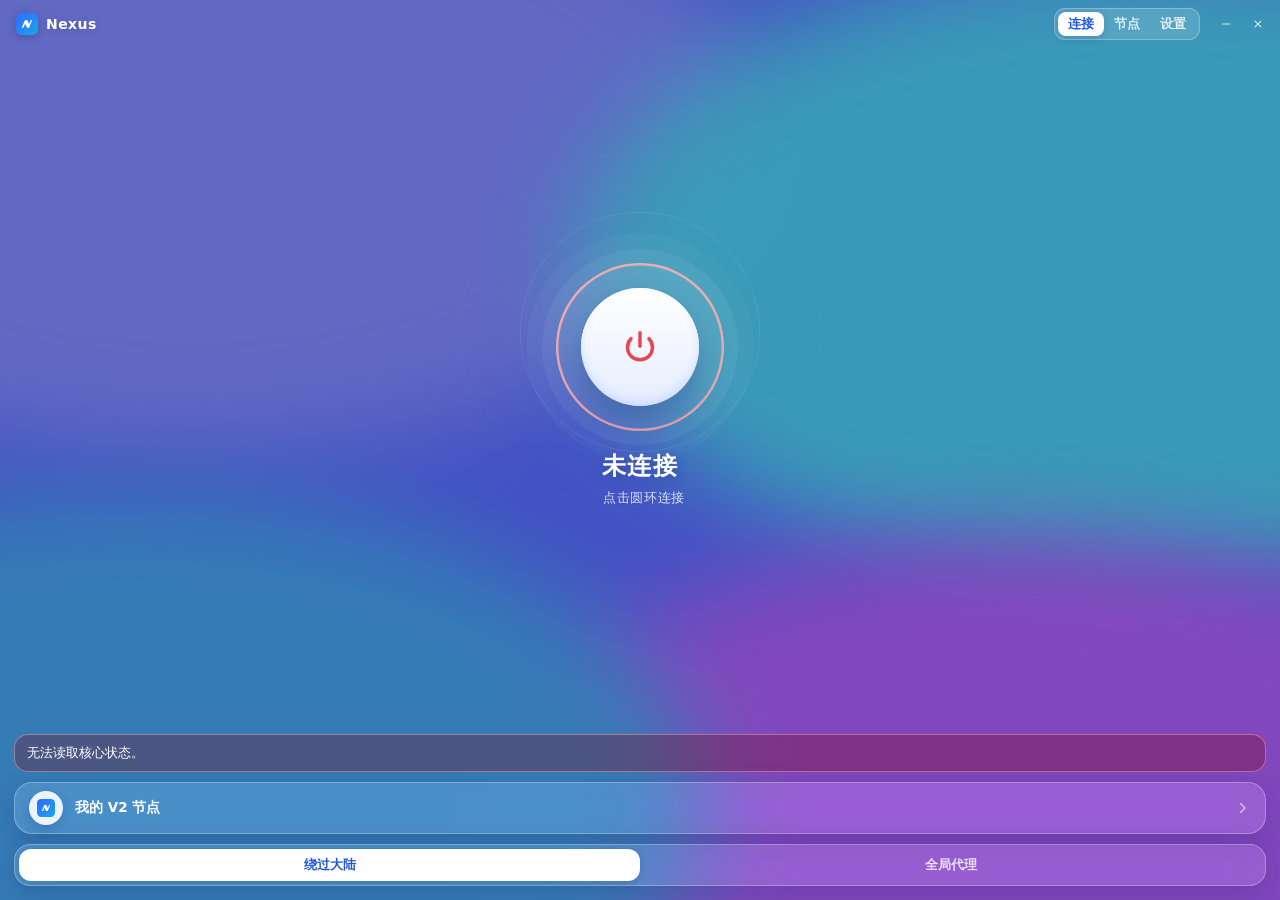
==== commit 11bfe083: "Restyle the desktop UI as a flowing gradient under frosted glass The user chose the "流光" direction: " ====
--- a/apps/desktop/ui/index.html
+++ b/apps/desktop/ui/index.html
@@ -18,6 +18,8 @@
   <symbol id="i-min" viewBox="0 0 24 24"><path d="M6 12h12"/></symbol>
   <symbol id="i-close" viewBox="0 0 24 24"><path d="m7 7 10 10M17 7 7 17"/></symbol>
 </svg>
+
+<div class="aurora" aria-hidden="true"><i></i><i></i><i></i><i></i></div>
 
 <header class="top" data-tauri-drag-region>
   <div class="brand" data-tauri-drag-region><img src="nexus-logo.svg" alt="" width="22" height="22" data-tauri-drag-region><span data-tauri-drag-region>Nexus</span></div>
--- a/apps/desktop/ui/style.css
+++ b/apps/desktop/ui/style.css
@@ -1,233 +1,234 @@
-/* Nexus desktop: a fixed 380x620 frameless window. Palette shared with the Android app. */
+/* Nexus desktop · "流光": a living blue–cyan–violet field under frosted glass.
+   Fixed 380x620 frameless window. Brand blues match the Android app. */
 :root {
-  color-scheme: light;
-  --canvas: #F2F5FA; --surface: #FFFFFF; --well: #EAEFF7; --line: #E4E9F1;
-  --ink: #0F1B2D; --ink-soft: #4A5A70; --ink-muted: #7A889C;
-  --signal: #2F6BFF; --signal-deep: #1AA7EC; --signal-text: #1F56E0; --signal-soft: rgba(47,107,255,.09);
-  --good: #16A673; --warning: #C27A08; --danger: #D13434; --danger-soft: rgba(209,52,52,.08);
-  --brand: linear-gradient(140deg, #2F6BFF 0%, #2A86F5 55%, #1AA7EC 100%);
-  --card-shadow: 0 1px 2px rgba(15,27,45,.04), 0 8px 24px rgba(15,27,45,.06);
+  color-scheme: dark;
+  --ink: #FFFFFF; --ink-soft: rgba(255,255,255,.82); --ink-muted: rgba(255,255,255,.62);
+  --glass: rgba(255,255,255,.14); --glass-strong: rgba(255,255,255,.22); --glass-line: rgba(255,255,255,.28);
+  --glass-shadow: 0 8px 28px rgba(12,28,96,.18);
+  --signal: #2F6BFF; --signal-text: #1F56E0;
+  --good: #8CFFD0; --fair: #FFE08A; --bad: #FFC2C2; --danger: #E5484D;
   --spring: cubic-bezier(.34, 1.4, .5, 1);
   --ease: cubic-bezier(.2, .7, .2, 1);
   font: 13.5px/1.45 "Segoe UI Variable Text", "Segoe UI", "Microsoft YaHei UI", system-ui, sans-serif;
-  color: var(--ink); background: var(--canvas);
+  color: var(--ink); background: #2F6BFF;
 }
 * { box-sizing: border-box; }
 [hidden] { display: none !important; }
 html, body { height: 100%; }
-body { margin: 0; display: flex; flex-direction: column; overflow: hidden; background: var(--canvas); -webkit-font-smoothing: antialiased; user-select: none; cursor: default; }
+body { position: relative; margin: 0; display: flex; flex-direction: column; overflow: hidden; background: transparent; -webkit-font-smoothing: antialiased; user-select: none; cursor: default; }
 input { user-select: text; }
 h1, h2, p { margin: 0; }
 .sprite { display: none; }
 .icon { width: 18px; height: 18px; flex: none; fill: none; stroke: currentColor; stroke-width: 1.9; stroke-linecap: round; stroke-linejoin: round; }
 .sr-only { position: absolute; width: 1px; height: 1px; overflow: hidden; clip-path: inset(50%); white-space: nowrap; }
-:focus-visible { outline: 2px solid var(--signal); outline-offset: 2px; }
+:focus-visible { outline: 2px solid #fff; outline-offset: 2px; }
 h1:focus { outline: none; }
-
-/* Title bar (the window has no native frame) */
-.top { flex: none; display: flex; align-items: center; gap: 10px; height: 48px; padding: 0 6px 0 14px; }
-.brand { display: flex; align-items: center; gap: 7px; font-size: 14px; font-weight: 700; letter-spacing: .02em; }
-.brand img { border-radius: 6px; box-shadow: 0 2px 6px rgba(47,107,255,.3); }
-nav { position: relative; display: flex; margin-left: auto; padding: 3px; border-radius: 10px; background: var(--well); }
-nav a { position: relative; z-index: 1; padding: 3px 10px; border-radius: 7px; color: var(--ink-soft); text-decoration: none; font-size: 12.5px; font-weight: 600; transition: color .25s; }
-nav a:hover { color: var(--ink); }
-nav a[aria-current] { color: var(--ink); }
-.nav-pill, .seg-pill { position: absolute; top: 3px; bottom: 3px; left: 0; width: 0; border-radius: 7px; background: var(--surface); box-shadow: 0 1px 3px rgba(15,27,45,.12); transition: transform .35s var(--spring), width .35s var(--spring); }
+.big, #status, .rates b { font-family: "Segoe UI Variable Display", "Segoe UI", "Microsoft YaHei UI", system-ui, sans-serif; }
+
+/* The living background: four colour fields drifting on their own clocks. */
+.aurora { position: fixed; inset: 0; z-index: -1; overflow: hidden; background: #2F6BFF; transition: filter .8s var(--ease); }
+.aurora::after { content: ""; position: absolute; inset: 0; background: rgba(14,24,64,.0); transition: background .8s var(--ease); }
+.aurora i { position: absolute; width: 90%; height: 70%; border-radius: 50%; filter: blur(46px); opacity: .95; }
+.aurora i:nth-child(1) { left: -30%; top: -20%; background: #5B8CFF; animation: drift-a 16s ease-in-out infinite alternate; }
+.aurora i:nth-child(2) { right: -35%; top: -5%; background: #22D3EE; animation: drift-b 19s ease-in-out infinite alternate; }
+.aurora i:nth-child(3) { right: -25%; bottom: -30%; background: #8B5CF6; animation: drift-c 22s ease-in-out infinite alternate; }
+.aurora i:nth-child(4) { left: -35%; bottom: -25%; background: #1AA7EC; animation: drift-d 18s ease-in-out infinite alternate; }
+@keyframes drift-a { to { transform: translate(22%, 18%) scale(1.15); } }
+@keyframes drift-b { to { transform: translate(-20%, 22%) scale(.9); } }
+@keyframes drift-c { to { transform: translate(-18%, -20%) scale(1.12); } }
+@keyframes drift-d { to { transform: translate(20%, -14%) scale(.92); } }
+/* Idle is calmer and deeper; connecting warms; failure tints red. */
+body:has(.hero[data-link=idle]) .aurora { filter: saturate(.75) brightness(.92); }
+body:has(.hero[data-link=idle]) .aurora::after { background: rgba(14,24,64,.18); }
+body:has(.hero[data-link=busy]) .aurora i:nth-child(3) { background: #C084FC; }
+body:has(.hero[data-link=failed]) .aurora::after { background: rgba(120,20,40,.28); }
+
+/* Title bar */
+.top { flex: none; display: flex; align-items: center; gap: 10px; height: 48px; padding: 0 6px 0 16px; }
+.brand { display: flex; align-items: center; gap: 8px; font-size: 14px; font-weight: 700; letter-spacing: .03em; text-shadow: 0 1px 8px rgba(10,20,80,.2); }
+.brand img { border-radius: 6px; box-shadow: 0 2px 8px rgba(10,20,80,.25); }
+nav { position: relative; display: flex; margin-left: auto; padding: 3px; border-radius: 11px; background: var(--glass); border: 1px solid var(--glass-line); backdrop-filter: blur(14px); }
+nav a { position: relative; z-index: 1; padding: 3px 10px; border-radius: 8px; color: var(--ink-soft); text-decoration: none; font-size: 12.5px; font-weight: 600; transition: color .25s; }
+nav a:hover { color: #fff; }
+nav a[aria-current] { color: var(--signal-text); }
+.nav-pill, .seg-pill { position: absolute; top: 3px; bottom: 3px; left: 0; width: 0; border-radius: 8px; background: #fff; box-shadow: 0 2px 8px rgba(12,28,96,.18); transition: transform .4s var(--spring), width .4s var(--spring); }
 .window-controls { display: flex; }
-.window-controls button { display: grid; place-items: center; width: 32px; height: 30px; padding: 0; border: 0; border-radius: 8px; background: none; color: var(--ink-muted); cursor: pointer; transition: background .15s, color .15s; }
-.window-controls .icon { width: 15px; height: 15px; }
-.window-controls button:hover { background: var(--well); color: var(--ink); }
-.window-controls .close:hover { background: #E5484D; color: #fff; }
-
-main { flex: 1; min-height: 0; overflow-y: auto; overflow-x: hidden; padding: 0 12px 12px; scrollbar-width: thin; }
-main section:not([hidden]) { animation: page-in .32s var(--ease); }
-@keyframes page-in { from { opacity: 0; transform: translateY(8px); } }
+.window-controls button { display: grid; place-items: center; width: 32px; height: 30px; padding: 0; border: 0; border-radius: 8px; background: none; color: var(--ink-soft); cursor: pointer; transition: background .15s, color .15s; }
+.window-controls .icon { width: 14px; height: 14px; }
+.window-controls button:hover { background: var(--glass); color: #fff; }
+.window-controls .close:hover { background: var(--danger); }
+
+main { flex: 1; min-height: 0; overflow-y: auto; overflow-x: hidden; padding: 0 14px 14px; scrollbar-width: thin; scrollbar-color: rgba(255,255,255,.35) transparent; }
+main section:not([hidden]) { animation: page-in .38s var(--ease); }
+@keyframes page-in { from { opacity: 0; transform: translateY(10px) scale(.99); } }
+
+/* Glass surfaces */
+.glass, .link, .list, .group-nodes, .seg, #enrollment input, .add input, .traffic { background: var(--glass); border: 1px solid var(--glass-line); backdrop-filter: blur(18px) saturate(1.2); box-shadow: var(--glass-shadow); }
 
 /* Connect page */
 #home { height: 100%; }
 .home { display: flex; flex-direction: column; gap: 10px; height: 100%; }
-.hero { position: relative; flex: 1; min-height: 250px; display: flex; flex-direction: column; align-items: center; justify-content: center; overflow: hidden; isolation: isolate; border-radius: 22px; background: var(--surface); box-shadow: var(--card-shadow); transition: box-shadow .6s; }
-/* Idle: two slow-drifting colour fields keep the card alive. */
-.hero-glow { position: absolute; inset: -30%; z-index: -3; background:
-  radial-gradient(38% 32% at 28% 30%, rgba(47,107,255,.12), transparent 70%),
-  radial-gradient(34% 30% at 74% 72%, rgba(26,167,236,.13), transparent 70%);
-  animation: drift 18s ease-in-out infinite alternate; }
-@keyframes drift { to { transform: translate(6%, -5%) rotate(12deg) scale(1.08); } }
-/* Connected: the brand gradient fades in over the white card. */
-.hero-wash { position: absolute; inset: 0; z-index: -2; background: var(--brand); opacity: 0; transition: opacity .7s var(--ease); }
-.hero-wash::after { content: ""; position: absolute; inset: 0; background: radial-gradient(60% 50% at 50% 38%, rgba(255,255,255,.22), transparent 70%); }
-.hero-rings { position: absolute; left: 50%; top: 40%; z-index: -1; width: 560px; height: 560px; translate: -50% -50%; border-radius: 50%;
-  background: repeating-radial-gradient(circle, transparent 0 51px, rgba(47,107,255,.07) 51px 52px); transition: opacity .6s; }
-.hero-rings::after { content: ""; position: absolute; inset: 0; border-radius: 50%; background: repeating-radial-gradient(circle, transparent 0 51px, rgba(255,255,255,.14) 51px 52px); opacity: 0; transition: opacity .6s; }
-
-.dial-wrap { position: relative; display: grid; place-items: center; width: 156px; height: 156px; margin-bottom: 16px; }
-.dial { position: relative; z-index: 1; width: 156px; height: 156px; padding: 0; border: 0; border-radius: 50%; background: var(--well); cursor: pointer; transition: transform .35s var(--spring), background .5s; }
+.hero { position: relative; flex: 1; min-height: 240px; display: flex; flex-direction: column; align-items: center; justify-content: center; }
+.hero-glow, .hero-wash { display: none; }
+.hero-rings { position: absolute; left: 50%; top: 42%; width: 420px; height: 420px; translate: -50% -50%; border-radius: 50%; pointer-events: none;
+  background: repeating-radial-gradient(circle, transparent 0 59px, rgba(255,255,255,.08) 59px 60px);
+  -webkit-mask: radial-gradient(closest-side, #000 55%, transparent); mask: radial-gradient(closest-side, #000 55%, transparent); }
+.hero[data-link=on] .hero-rings { animation: ripple 5s linear infinite; }
+@keyframes ripple { from { background-size: 100% 100%; } to { transform: scale(1.18); opacity: .5; } }
+
+.dial-wrap { position: relative; display: grid; place-items: center; width: 168px; height: 168px; margin-bottom: 18px; transition: margin .5s var(--ease); }
+.dial { position: relative; z-index: 1; width: 168px; height: 168px; padding: 0; border-radius: 50%; border: 1px solid rgba(255,255,255,.35); background: rgba(255,255,255,.14); backdrop-filter: blur(10px); box-shadow: 0 0 0 14px rgba(255,255,255,.06), 0 0 0 30px rgba(255,255,255,.035); cursor: pointer; transition: transform .4s var(--spring), background .5s, box-shadow .6s; }
 .dial:disabled { cursor: default; }
 .dial:not(:disabled):hover { transform: scale(1.03); }
 .dial:not(:disabled):active { transform: scale(.95); transition-duration: .12s; }
-.dial-ring { position: absolute; inset: 0; border-radius: 50%; background: #D7DFEB; transition: background .5s, opacity .5s;
-  -webkit-mask: radial-gradient(farthest-side, transparent calc(100% - 5px), #000 calc(100% - 4px));
-  mask: radial-gradient(farthest-side, transparent calc(100% - 5px), #000 calc(100% - 4px)); }
-.dial-core { position: absolute; inset: 18px; display: grid; place-items: center; border-radius: 50%; background: var(--surface); color: var(--ink-muted); box-shadow: 0 6px 18px rgba(15,27,45,.10), inset 0 -2px 0 rgba(15,27,45,.04); transition: color .5s, transform .5s var(--spring); }
+.dial-ring { position: absolute; inset: -1px; border-radius: 50%; background: transparent; transition: background .5s, opacity .5s;
+  -webkit-mask: radial-gradient(farthest-side, transparent calc(100% - 3px), #000 calc(100% - 2px));
+  mask: radial-gradient(farthest-side, transparent calc(100% - 3px), #000 calc(100% - 2px)); }
+.dial-core { position: absolute; inset: 24px; display: grid; place-items: center; border-radius: 50%; background: linear-gradient(180deg, #FFFFFF, #E6EDFF); color: #7C8AA6; box-shadow: 0 18px 36px rgba(16,36,120,.32), inset 0 -4px 10px rgba(47,107,255,.14), inset 0 2px 0 #fff; transition: color .5s, transform .5s var(--spring); }
 .dial-core .icon { width: 40px; height: 40px; stroke-width: 2.1; }
 .hero[data-link=idle] .dial-core .icon { animation: hint 3.6s ease-in-out infinite; }
 @keyframes hint { 0%, 70%, 100% { transform: none; } 80% { transform: translateY(-2px); } 90% { transform: translateY(1px); } }
-/* Expanding waves: slow while connecting, a single burst on success. */
-.wave { position: absolute; inset: 0; border-radius: 50%; border: 2px solid currentColor; opacity: 0; pointer-events: none; color: var(--signal); }
-.orbit { position: absolute; inset: -9px; border-radius: 50%; opacity: 0; transition: opacity .3s; }
-.orbit i { position: absolute; top: -3px; left: 50%; width: 8px; height: 8px; margin-left: -4px; border-radius: 50%; background: var(--warning); box-shadow: 0 0 10px var(--warning); }
-
-.hero[data-link=busy] .dial-ring { background: conic-gradient(from 0deg, transparent, rgba(194,122,8,.85)); animation: spin 1.2s linear infinite; }
-.hero[data-link=busy] .dial-core { color: var(--warning); }
-.hero[data-link=busy] .orbit { opacity: 1; animation: spin 1.6s linear infinite; }
-.hero[data-link=busy] .wave { color: var(--warning); animation: wave 2.4s var(--ease) infinite; }
+.wave { position: absolute; inset: 0; border-radius: 50%; border: 2px solid #fff; opacity: 0; pointer-events: none; }
+.orbit { position: absolute; inset: -10px; border-radius: 50%; opacity: 0; transition: opacity .3s; }
+.orbit i { position: absolute; top: -4px; left: 50%; width: 9px; height: 9px; margin-left: -4.5px; border-radius: 50%; background: #fff; box-shadow: 0 0 12px #fff, 0 0 24px rgba(255,255,255,.7); }
+
+.hero[data-link=busy] .dial-ring { background: conic-gradient(from 0deg, transparent, #fff); animation: spin 1.2s linear infinite; }
+.hero[data-link=busy] .dial-core { color: var(--signal); }
+.hero[data-link=busy] .orbit { opacity: 1; animation: spin 1.8s linear infinite; }
+.hero[data-link=busy] .wave { animation: wave 2.4s var(--ease) infinite; }
 .hero[data-link=busy] .wave:nth-child(2) { animation-delay: .8s; }
 .hero[data-link=busy] .wave:nth-child(3) { animation-delay: 1.6s; }
-@keyframes wave { from { opacity: .45; transform: scale(1); } to { opacity: 0; transform: scale(1.9); } }
+@keyframes wave { from { opacity: .55; transform: scale(1); } to { opacity: 0; transform: scale(1.85); } }
 @keyframes spin { to { transform: rotate(1turn); } }
 
-.hero[data-link=on] { box-shadow: 0 14px 34px rgba(47,107,255,.32); }
-.hero[data-link=on] .hero-wash { opacity: 1; }
-.hero[data-link=on] .hero-rings::after { opacity: 1; }
-.hero[data-link=on] .hero-rings { animation: rings 6s linear infinite; }
-@keyframes rings { to { background-position: 0 0; transform: scale(1.1); opacity: .6; } }
-.hero[data-link=on] .dial { background: rgba(255,255,255,.16); animation: breathe 3.2s ease-in-out infinite; }
-.hero[data-link=on] .dial-ring { background: rgba(255,255,255,.55); }
+.hero[data-link=on] .dial { background: rgba(255,255,255,.2); animation: breathe 3.4s ease-in-out infinite; }
+.hero[data-link=on] .dial-ring { background: rgba(255,255,255,.85); }
 .hero[data-link=on] .dial-core { color: var(--signal); }
-.hero.burst .wave { color: #fff; animation: wave 1.1s var(--ease) 1 both; }
+@keyframes breathe { 0%, 100% { box-shadow: 0 0 0 14px rgba(255,255,255,.08), 0 0 0 30px rgba(255,255,255,.04), 0 0 60px rgba(255,255,255,.18); } 50% { box-shadow: 0 0 0 20px rgba(255,255,255,.05), 0 0 0 40px rgba(255,255,255,.02), 0 0 90px rgba(255,255,255,.26); } }
+.hero.burst .wave { animation: wave 1.1s var(--ease) 1 both; }
 .hero.burst .wave:nth-child(2) { animation-delay: .18s; }
 .hero.burst .wave:nth-child(3) { animation-delay: .36s; }
 .hero.burst .dial-core { animation: pop .6s var(--spring); }
 @keyframes pop { 40% { transform: scale(1.1); } }
-@keyframes breathe { 0%, 100% { box-shadow: 0 0 0 10px rgba(255,255,255,.07); } 50% { box-shadow: 0 0 0 20px rgba(255,255,255,.03); } }
-
-.hero[data-link=failed] .dial-ring { background: var(--danger); opacity: .65; }
+.hero[data-link=failed] .dial-ring { background: rgba(255,170,170,.9); }
 .hero[data-link=failed] .dial-core { color: var(--danger); }
 .hero.shake .dial { animation: shake .45s ease-in-out; }
 @keyframes shake { 20%, 60% { transform: translateX(-5px); } 40%, 80% { transform: translateX(5px); } }
 
-#status { font-size: 22px; font-weight: 700; letter-spacing: .02em; transition: color .5s; }
+#status { font-size: 24px; font-weight: 700; letter-spacing: .05em; text-shadow: 0 2px 14px rgba(10,20,80,.22); }
 #status.swap { animation: swap .35s var(--ease); }
 @keyframes swap { from { opacity: 0; transform: translateY(6px); } }
-#route { display: flex; align-items: center; gap: 8px; min-height: 22px; margin-top: 4px; color: var(--ink-muted); font-size: 12.5px; transition: color .5s; }
-#lane:not(:empty) { padding: 1px 8px; border-radius: 999px; background: var(--well); font-weight: 600; transition: background .5s; }
-#clock { font-variant-numeric: tabular-nums; letter-spacing: .04em; }
-.hero[data-link=on] #status { color: #fff; }
-.hero[data-link=on] #route { color: rgba(255,255,255,.86); }
-.hero[data-link=on] #lane { background: rgba(255,255,255,.18); color: #fff; }
-
-/* Live traffic */
-.traffic { position: absolute; left: 0; right: 0; bottom: 0; padding: 0 16px 12px; color: #fff; animation: rise .5s var(--ease); }
+#route { display: flex; align-items: center; gap: 8px; min-height: 22px; margin-top: 4px; color: var(--ink-soft); font-size: 12.5px; }
+#lane:not(:empty) { padding: 1px 9px; border-radius: 999px; background: var(--glass-strong); border: 1px solid var(--glass-line); color: #fff; font-weight: 600; font-size: 11.5px; }
+#clock { font-variant-numeric: tabular-nums; letter-spacing: .05em; }
+
+/* Live traffic: a glass strip at the foot of the stage. */
+.traffic { position: absolute; left: 0; right: 0; bottom: 0; overflow: hidden; padding: 10px 16px 10px; border-radius: 18px; animation: rise .5s var(--ease); }
 @keyframes rise { from { opacity: 0; transform: translateY(12px); } }
-.spark { display: block; width: 100%; height: 44px; }
-.spark .line { fill: none; stroke: rgba(255,255,255,.95); stroke-width: 1.6; stroke-linejoin: round; stroke-linecap: round; vector-effect: non-scaling-stroke; }
-.spark .line.up { stroke: rgba(255,255,255,.5); stroke-dasharray: 3 3; }
-.spark .fill { fill: rgba(255,255,255,.16); }
-.rates { display: flex; justify-content: space-between; margin-top: 4px; font-variant-numeric: tabular-nums; }
+.spark { position: absolute; inset: auto 0 0; display: block; width: 100%; height: 40px; opacity: .45; }
+.spark .line { fill: none; stroke: #fff; stroke-width: 1.6; stroke-linejoin: round; stroke-linecap: round; vector-effect: non-scaling-stroke; }
+.spark .line.up { stroke: rgba(255,255,255,.55); stroke-dasharray: 3 3; }
+.spark .fill { fill: rgba(255,255,255,.14); }
+.rates { position: relative; display: grid; grid-template-columns: 1fr 1fr; font-variant-numeric: tabular-nums; }
 .rates span { display: flex; align-items: baseline; gap: 4px; }
+.rates span + span { justify-content: flex-end; }
 .rates .icon { width: 13px; height: 13px; align-self: center; opacity: .8; }
-.rates b { font-size: 15px; font-weight: 700; }
-.rates small { opacity: .8; font-size: 11px; }
-.hero:has(.traffic:not([hidden])) .dial-wrap { margin-top: -40px; }
-.hero .dial-wrap, .hero #status, .hero #route { transition: margin .5s var(--ease); }
-
-#feedback { padding: 8px 12px; border-radius: 12px; background: var(--danger-soft); color: var(--danger); font-size: 12.5px; animation: rise .35s var(--ease); }
+.rates b { font-size: 22px; font-weight: 700; letter-spacing: .01em; }
+.rates small { opacity: .78; font-size: 11px; }
+.hero:has(.traffic:not([hidden])) .dial-wrap { margin-top: -56px; }
+
+#feedback { padding: 9px 12px; border-radius: 14px; background: rgba(120,16,32,.34); border: 1px solid rgba(255,180,180,.45); color: #fff; font-size: 12.5px; backdrop-filter: blur(14px); animation: rise .35s var(--ease); }
 
 /* Rows and lists */
-.row { display: flex; align-items: center; gap: 12px; width: 100%; min-height: 52px; padding: 8px 14px; background: var(--surface); text-align: left; }
+.row { display: flex; align-items: center; gap: 12px; width: 100%; min-height: 52px; padding: 8px 14px; text-align: left; }
 .row-text { display: grid; flex: 1; min-width: 0; }
 .row-text b { font-weight: 600; overflow: hidden; text-overflow: ellipsis; white-space: nowrap; }
 .row-text small { color: var(--ink-muted); font-size: 11.5px; overflow: hidden; text-overflow: ellipsis; white-space: nowrap; }
 label.row-text { cursor: pointer; }
-.link { flex: none; border-radius: 16px; color: inherit; text-decoration: none; box-shadow: var(--card-shadow); transition: transform .3s var(--spring), box-shadow .3s; }
-.link:hover { transform: translateY(-1px); box-shadow: 0 2px 4px rgba(15,27,45,.05), 0 12px 28px rgba(15,27,45,.08); }
+.link { flex: none; border-radius: 18px; color: inherit; text-decoration: none; transition: transform .3s var(--spring), background .2s; }
+.link:hover { background: var(--glass-strong); transform: translateY(-1px); }
 .link:active { transform: scale(.985); }
-.link::before { content: ""; flex: none; width: 8px; height: 8px; margin: 0 2px; border-radius: 50%; background: #C7D1DF; box-shadow: 0 0 0 4px var(--well); transition: background .5s, box-shadow .5s; }
-.home:has(.hero[data-link=on]) .link::before { background: var(--good); box-shadow: 0 0 0 4px rgba(22,166,115,.14); animation: blink 2.4s ease-in-out infinite; }
-@keyframes blink { 50% { box-shadow: 0 0 0 7px rgba(22,166,115,.04); } }
+.link::before { content: ""; flex: none; display: grid; width: 34px; height: 34px; border-radius: 50%; background: rgba(255,255,255,.9) url("nexus-logo.svg") center / 18px no-repeat; box-shadow: 0 4px 12px rgba(12,28,96,.2); }
 .chevron { color: var(--ink-muted); transition: transform .3s var(--spring); }
 .link:hover .chevron { transform: translateX(3px); }
-.list { overflow: hidden; margin-top: 10px; border-radius: 16px; background: var(--surface); box-shadow: var(--card-shadow); }
-.list .row + .row { border-top: 1px solid var(--line); }
+.list { overflow: hidden; margin-top: 10px; border-radius: 18px; }
+.list .row + .row { border-top: 1px solid rgba(255,255,255,.16); }
 #enrollment { flex: none; animation: rise .35s var(--ease); }
-input[type=password] { width: 100%; height: 42px; padding: 0 14px; border: 1px solid var(--line); border-radius: 14px; background: var(--surface); color: var(--ink); font: inherit; transition: border-color .2s, box-shadow .2s; }
+input[type=password] { width: 100%; height: 42px; padding: 0 14px; border-radius: 14px; color: #fff; font: inherit; transition: border-color .2s, background .2s; }
 input::placeholder { color: var(--ink-muted); }
-input[type=password]:focus { outline: none; border-color: var(--signal); box-shadow: 0 0 0 3px var(--signal-soft); }
-
-.seg { position: relative; flex: none; display: grid; grid-template-columns: 1fr 1fr; padding: 4px; border-radius: 14px; background: var(--well); }
-.seg-pill { top: 4px; bottom: 4px; border-radius: 10px; }
+input[type=password]:focus { outline: none; background: var(--glass-strong); border-color: rgba(255,255,255,.7); }
+
+.seg { position: relative; flex: none; display: grid; grid-template-columns: 1fr 1fr; padding: 4px; border-radius: 16px; }
+.seg-pill { top: 4px; bottom: 4px; border-radius: 12px; }
 .seg label { position: relative; z-index: 1; cursor: pointer; }
 .seg input { position: absolute; opacity: 0; pointer-events: none; }
-.seg span { display: flex; align-items: center; justify-content: center; height: 32px; border-radius: 10px; color: var(--ink-soft); font-weight: 600; font-size: 12.5px; transition: color .25s; }
-.seg input:checked + span { color: var(--ink); }
-.seg input:focus-visible + span { outline: 2px solid var(--signal); }
+.seg span { display: flex; align-items: center; justify-content: center; height: 32px; border-radius: 12px; color: var(--ink-soft); font-weight: 600; font-size: 12.5px; transition: color .25s; }
+.seg input:checked + span { color: var(--signal-text); }
+.seg input:focus-visible + span { outline: 2px solid #fff; }
 .seg input:disabled + span { cursor: default; }
-.seg:has(input:disabled) { opacity: .75; }
-
-[role=switch] { appearance: none; position: relative; flex: none; width: 40px; height: 24px; margin: 0; border-radius: 999px; background: #CDD6E3; cursor: pointer; transition: background .25s; }
-[role=switch]::before { content: ""; position: absolute; top: 3px; left: 3px; width: 18px; height: 18px; border-radius: 50%; background: #fff; box-shadow: 0 1px 2px rgba(15,27,45,.25); transition: transform .35s var(--spring), width .2s; }
-[role=switch]:active:not(:disabled)::before { width: 22px; }
-[role=switch]:checked { background: var(--signal); }
-[role=switch]:checked::before { transform: translateX(16px); }
-[role=switch]:checked:active:not(:disabled)::before { transform: translateX(12px); }
+.seg:has(input:disabled) { opacity: .8; }
+
+[role=switch] { appearance: none; position: relative; flex: none; width: 42px; height: 25px; margin: 0; border-radius: 999px; background: rgba(255,255,255,.22); border: 1px solid rgba(255,255,255,.3); cursor: pointer; transition: background .25s; }
+[role=switch]::before { content: ""; position: absolute; top: 2px; left: 2px; width: 19px; height: 19px; border-radius: 50%; background: #fff; box-shadow: 0 2px 6px rgba(12,28,96,.3); transition: transform .35s var(--spring), width .2s; }
+[role=switch]:active:not(:disabled)::before { width: 23px; }
+[role=switch]:checked { background: #fff; }
+[role=switch]:checked::before { background: var(--signal); transform: translateX(17px); }
+[role=switch]:checked:active:not(:disabled)::before { transform: translateX(13px); }
 [role=switch]:disabled { opacity: .5; cursor: default; }
 
 /* Buttons */
-.btn { display: inline-flex; align-items: center; justify-content: center; gap: 6px; height: 36px; padding: 0 14px; border: 1px solid var(--line); border-radius: 12px; background: var(--surface); color: var(--ink); font: inherit; font-weight: 600; cursor: pointer; white-space: nowrap; transition: background .15s, transform .25s var(--spring); }
-.btn:hover:not(:disabled) { background: var(--well); }
+.btn { display: inline-flex; align-items: center; justify-content: center; gap: 6px; height: 36px; padding: 0 14px; border: 1px solid var(--glass-line); border-radius: 12px; background: var(--glass); color: #fff; font: inherit; font-weight: 600; cursor: pointer; white-space: nowrap; backdrop-filter: blur(12px); transition: background .15s, transform .25s var(--spring); }
+.btn:hover:not(:disabled) { background: var(--glass-strong); }
 .btn:active:not(:disabled) { transform: scale(.96); }
 .btn.small { height: 28px; padding: 0 12px; border-radius: 9px; font-size: 12px; }
-.btn.wide { width: 100%; margin-top: 10px; color: var(--signal-text); border: 1px dashed #C9D4E4; background: none; }
-.btn.wide:hover:not(:disabled) { background: var(--signal-soft); border-color: var(--signal); }
-.btn.primary { border-color: transparent; background: var(--signal); color: #fff; }
-.btn.primary:hover:not(:disabled) { background: var(--signal); filter: brightness(1.06); }
+.btn.wide { width: 100%; margin-top: 10px; border-style: dashed; background: rgba(255,255,255,.06); }
+.btn.primary { border-color: transparent; background: #fff; color: var(--signal-text); box-shadow: 0 6px 18px rgba(12,28,96,.22); }
+.btn.primary:hover:not(:disabled) { background: #fff; filter: brightness(1.03); }
 .btn.danger { border-color: transparent; background: var(--danger); color: #fff; }
 .btn.danger:hover:not(:disabled) { background: var(--danger); filter: brightness(1.06); }
-.btn.ghost-danger { border-color: transparent; color: var(--danger); background: var(--danger-soft); }
+.btn.ghost-danger { color: #fff; background: rgba(229,72,77,.35); border-color: rgba(255,180,180,.45); }
 .btn:disabled { opacity: .5; cursor: default; }
 .icon-btn { display: grid; place-items: center; width: 26px; height: 26px; padding: 0; border: 0; border-radius: 8px; background: none; color: var(--ink-muted); cursor: pointer; transition: background .15s, color .15s, transform .25s var(--spring); }
 .icon-btn .icon { width: 15px; height: 15px; }
-.icon-btn:hover:not(:disabled) { background: var(--well); color: var(--ink); }
+.icon-btn:hover:not(:disabled) { background: var(--glass); color: #fff; }
 .icon-btn:active:not(:disabled) { transform: scale(.88); }
-.icon-btn.delete:hover:not(:disabled) { color: var(--danger); }
-.icon-btn.probe:hover:not(:disabled) { color: var(--signal-text); }
-.icon-btn:disabled { opacity: .4; cursor: default; }
+.icon-btn:disabled { opacity: .35; cursor: default; }
 .icon-btn.spinning .icon { animation: spin .9s linear infinite; }
-.icon-btn.probe.spinning .icon { animation: zap .7s ease-in-out infinite; color: var(--signal); }
+.icon-btn.probe.spinning .icon { animation: zap .7s ease-in-out infinite; color: #fff; }
 @keyframes zap { 50% { transform: scale(1.25); opacity: .5; } }
 
 /* Nodes */
 .hint { margin: 2px 4px 8px; color: var(--ink-muted); font-size: 12px; }
 .hint:empty { display: none; }
-#sub-groups .group { margin-top: 12px; }
-.group-head { display: flex; align-items: center; gap: 4px; min-height: 26px; padding: 0 2px 4px 4px; color: var(--ink-soft); font-size: 12px; font-weight: 700; }
+#sub-groups .group { margin-top: 14px; }
+.group-head { display: flex; align-items: center; gap: 4px; min-height: 26px; padding: 0 2px 5px 6px; color: #fff; font-size: 12px; font-weight: 700; letter-spacing: .02em; }
 .group-name { overflow: hidden; text-overflow: ellipsis; white-space: nowrap; }
-.group-meta { flex: 1; min-width: 0; margin-left: 2px; color: var(--ink-muted); font-weight: 400; overflow: hidden; text-overflow: ellipsis; white-space: nowrap; }
-.group-meta.warn { color: var(--warning); }
-.group-nodes { overflow: hidden; border-radius: 16px; background: var(--surface); box-shadow: var(--card-shadow); }
-.node { position: relative; display: flex; align-items: center; gap: 8px; width: 100%; height: 42px; padding: 0 14px; border: 0; background: var(--surface); color: var(--ink); font: inherit; text-align: left; cursor: pointer; animation: rise .4s var(--ease) both; animation-delay: calc(var(--i, 0) * 28ms); transition: background .2s; }
-.group-nodes .node + .node { border-top: 1px solid var(--line); }
-.node:hover:not(:disabled) { background: #F8FAFE; }
-.node::before { content: ""; position: absolute; left: 0; top: 10px; bottom: 10px; width: 3px; border-radius: 0 3px 3px 0; background: var(--signal); transform: scaleY(0); transition: transform .35s var(--spring); }
+.group-meta { flex: 1; min-width: 0; margin-left: 3px; color: var(--ink-muted); font-weight: 400; overflow: hidden; text-overflow: ellipsis; white-space: nowrap; }
+.group-meta.warn { color: var(--fair); }
+.group-nodes { overflow: hidden; border-radius: 18px; }
+.node { position: relative; display: flex; align-items: center; gap: 8px; width: 100%; height: 44px; padding: 0 14px; border: 0; background: transparent; color: #fff; font: inherit; text-align: left; cursor: pointer; animation: rise .4s var(--ease) both; animation-delay: calc(var(--i, 0) * 28ms); transition: background .2s; }
+.group-nodes .node + .node { border-top: 1px solid rgba(255,255,255,.14); }
+.node:hover:not(:disabled) { background: rgba(255,255,255,.1); }
+.node::before { content: ""; position: absolute; left: 0; top: 11px; bottom: 11px; width: 3px; border-radius: 0 3px 3px 0; background: #fff; transform: scaleY(0); transition: transform .35s var(--spring); }
+.node[aria-checked=true] { background: rgba(255,255,255,.2); }
 .node[aria-checked=true]::before { transform: scaleY(1); }
-.node-name { flex: 1; min-width: 0; overflow: hidden; text-overflow: ellipsis; white-space: nowrap; transition: color .2s; }
+.node-name { flex: 1; min-width: 0; overflow: hidden; text-overflow: ellipsis; white-space: nowrap; }
+.node[aria-checked=true] .node-name { font-weight: 700; }
 .badge { flex: none; width: 66px; color: var(--ink-muted); font-size: 11px; text-align: right; }
-.node-check { width: 16px; height: 16px; color: var(--signal); stroke-width: 2.6; opacity: 0; transform: scale(.4); transition: opacity .2s, transform .35s var(--spring); }
-.node[aria-checked=true] { background: linear-gradient(90deg, var(--signal-soft), transparent 75%); }
-.node[aria-checked=true] .node-name { color: var(--signal-text); font-weight: 600; }
+.node-check { width: 16px; height: 16px; color: #fff; stroke-width: 2.6; opacity: 0; transform: scale(.4); transition: opacity .2s, transform .35s var(--spring); }
 .node[aria-checked=true] .node-check { opacity: 1; transform: none; }
 .node:disabled { cursor: default; }
 .node:disabled:not([aria-checked=true]) { opacity: .55; }
-.latency { flex: none; min-width: 44px; padding: 1px 6px; border-radius: 6px; font-size: 11px; font-weight: 700; font-variant-numeric: tabular-nums; text-align: center; animation: pop-in .4s var(--spring); }
+.latency { flex: none; min-width: 46px; padding: 1px 7px; border-radius: 999px; background: rgba(255,255,255,.18); font-size: 11px; font-weight: 700; font-variant-numeric: tabular-nums; text-align: center; animation: pop-in .4s var(--spring); }
 @keyframes pop-in { from { opacity: 0; transform: scale(.6); } }
-.latency.good { color: var(--good); background: rgba(22,166,115,.10); }
-.latency.fair { color: var(--warning); background: rgba(194,122,8,.10); }
-.latency.slow, .latency.fail { color: var(--danger); background: var(--danger-soft); }
-.latency.testing { color: transparent; background: linear-gradient(90deg, var(--well) 25%, #F7F9FD 50%, var(--well) 75%); background-size: 200% 100%; animation: shimmer 1s linear infinite; }
+.latency.good { color: var(--good); }
+.latency.fair { color: var(--fair); }
+.latency.slow, .latency.fail { color: var(--bad); }
+.latency.testing { color: transparent; background: linear-gradient(90deg, rgba(255,255,255,.14) 25%, rgba(255,255,255,.4) 50%, rgba(255,255,255,.14) 75%); background-size: 200% 100%; animation: shimmer 1s linear infinite; }
 @keyframes shimmer { to { background-position: -200% 0; } }
-#sub-feedback { margin: 10px 4px 0; color: var(--ink-soft); font-size: 12px; animation: rise .3s var(--ease); }
+#sub-feedback { margin: 10px 6px 0; color: var(--ink-soft); font-size: 12px; animation: rise .3s var(--ease); }
 #sub-feedback:empty { display: none; }
-#sub-feedback.error { color: var(--danger); }
+#sub-feedback.error { color: #fff; font-weight: 600; }
 .add { display: flex; gap: 8px; margin-top: 10px; animation: rise .3s var(--ease); }
 .add .btn { height: 42px; border-radius: 14px; }
 
@@ -235,25 +236,29 @@
 #settings { display: flex; flex-direction: column; min-height: 100%; }
 #settings .list:first-of-type { margin-top: 0; }
 .about { display: flex; flex-direction: column; align-items: center; gap: 2px; margin-top: auto; padding: 28px 0 8px; text-align: center; }
-.about img { margin-bottom: 6px; border-radius: 11px; box-shadow: 0 6px 16px rgba(47,107,255,.28); animation: float 5s ease-in-out infinite; }
+.about img { margin-bottom: 8px; border-radius: 12px; box-shadow: 0 10px 26px rgba(12,28,96,.35), 0 0 0 6px rgba(255,255,255,.12); animation: float 5s ease-in-out infinite; }
 @keyframes float { 50% { transform: translateY(-4px); } }
-.about b { font-size: 14px; letter-spacing: .02em; }
+.about b { font-size: 14px; letter-spacing: .04em; }
 .about small { color: var(--ink-muted); font-size: 11.5px; }
 
-/* Dialogs */
-dialog { width: min(300px, calc(100vw - 32px)); padding: 20px; border: 0; border-radius: 18px; background: var(--surface); color: var(--ink); box-shadow: 0 20px 50px rgba(15,27,45,.24); }
+/* Dialogs stay light for legibility. */
+dialog { width: min(300px, calc(100vw - 32px)); padding: 20px; border: 0; border-radius: 20px; background: rgba(255,255,255,.96); color: #0F1B2D; box-shadow: 0 24px 60px rgba(10,20,80,.35); }
 dialog[open] { animation: dialog-in .35s var(--spring); }
 @keyframes dialog-in { from { opacity: 0; transform: scale(.92) translateY(8px); } }
-dialog::backdrop { background: rgba(15,27,45,.35); backdrop-filter: blur(2px); animation: fade .25s; }
+dialog::backdrop { background: rgba(10,20,64,.35); backdrop-filter: blur(4px); animation: fade .25s; }
 @keyframes fade { from { opacity: 0; } }
 dialog h2 { font-size: 15px; margin-bottom: 6px; }
-dialog p { color: var(--ink-soft); font-size: 12.5px; overflow-wrap: anywhere; }
+dialog p { color: #4A5A70; font-size: 12.5px; overflow-wrap: anywhere; }
 dialog form { display: flex; justify-content: flex-end; gap: 8px; margin-top: 18px; }
+dialog .btn { background: #EEF2F8; color: #0F1B2D; border-color: #E1E7F0; backdrop-filter: none; }
+dialog .btn:hover:not(:disabled) { background: #E3E9F2; }
+dialog .btn.danger { background: var(--danger); color: #fff; border-color: transparent; }
 
 @media (prefers-reduced-motion: reduce) {
   *, *::before, *::after { animation-duration: .01ms !important; animation-iteration-count: 1 !important; transition-duration: .01ms !important; }
 }
 @media (forced-colors: active) {
+  .aurora { display: none; }
   [role=switch] { appearance: auto; }
   [role=switch]::before { display: none; }
   .nav-pill, .seg-pill { outline: 2px solid CanvasText; }
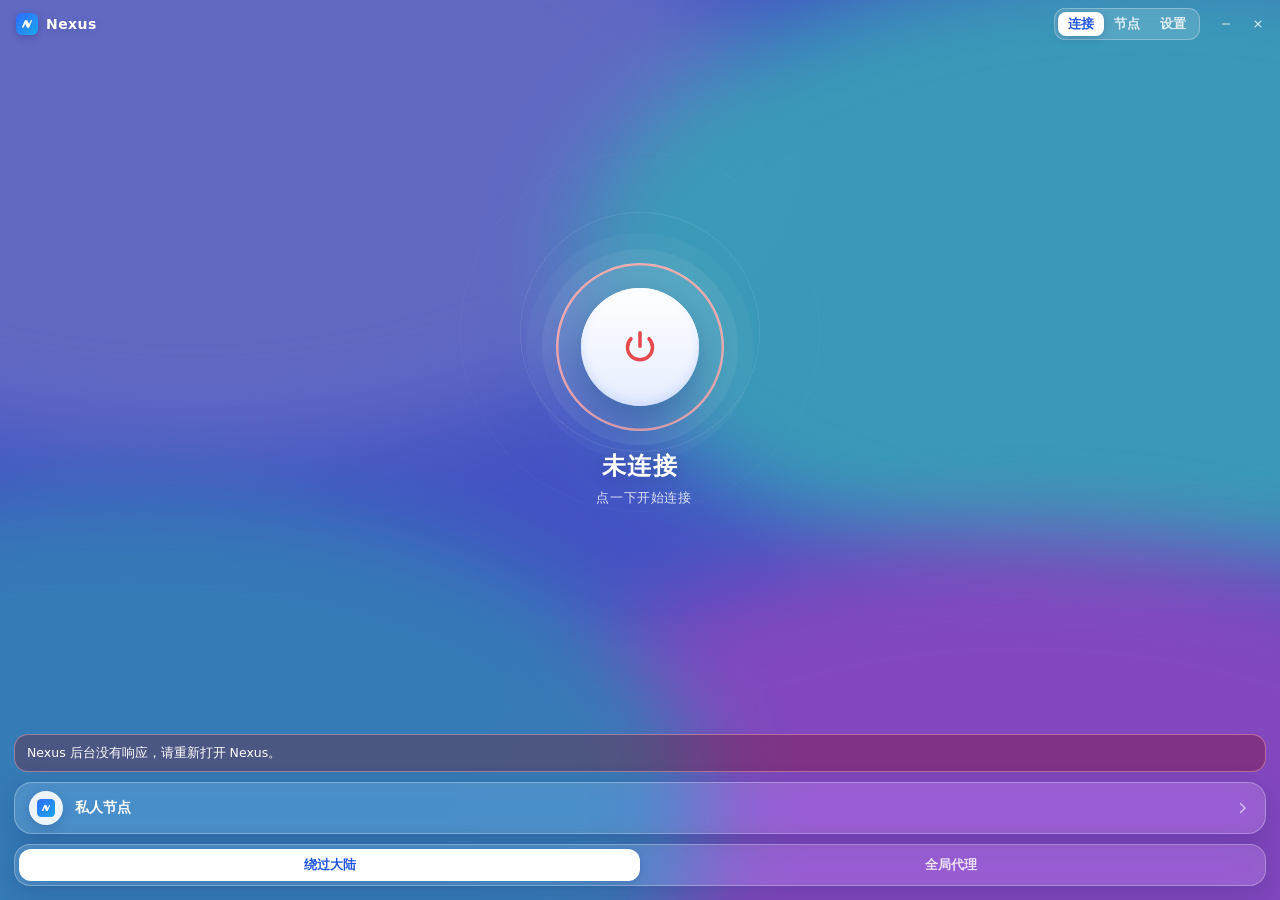
==== commit 8b71aad7: "Rewrite desktop UI copy in plain language Drop protocol jargon such as V2, 登记 and TUN from user-faci" ====
--- a/apps/desktop/ui/index.html
+++ b/apps/desktop/ui/index.html
@@ -62,13 +62,13 @@
     <p id="feedback" role="alert" hidden></p>
 
     <a id="current" class="row link" href="#nodes">
-      <span class="row-text"><b id="current-name">我的 V2 节点</b><small id="current-from"></small></span>
+      <span class="row-text"><b id="current-name">私人节点</b><small id="current-from"></small></span>
       <span id="current-latency" class="latency" hidden></span>
       <svg class="icon chevron"><use href="#i-arrow"/></svg>
     </a>
     <div id="enrollment" hidden>
-      <label for="invite" class="sr-only">V2 邀请链接</label>
-      <input id="invite" type="password" maxlength="16384" autocomplete="off" spellcheck="false" placeholder="首次使用请粘贴 V2 邀请链接">
+      <label for="invite" class="sr-only">邀请链接</label>
+      <input id="invite" type="password" maxlength="16384" autocomplete="off" spellcheck="false" placeholder="粘贴邀请链接">
     </div>
     <div class="seg" role="radiogroup" aria-label="分流模式">
       <span class="seg-pill" aria-hidden="true"></span>
@@ -87,7 +87,7 @@
     </div>
     <div class="group-nodes">
       <button type="button" id="pick-v2" class="node" role="radio" aria-checked="false" data-id="v2">
-        <span class="node-name" id="v2-name">我的 V2 节点</span><span class="latency" hidden></span><span class="badge">V2</span>
+        <span class="node-name" id="v2-name">私人节点</span><span class="latency" hidden></span><span class="badge">私人</span>
         <svg class="icon node-check" aria-hidden="true"><use href="#i-check"/></svg>
       </button>
     </div>
@@ -118,7 +118,7 @@
       <svg class="icon node-check" aria-hidden="true"><use href="#i-check"/></svg>
     </button>
   </template>
-  <dialog id="confirm-sub" aria-labelledby="confirm-sub-title"><h2 id="confirm-sub-title">删除此订阅？</h2><p id="delete-hint"></p>
+  <dialog id="confirm-sub" aria-labelledby="confirm-sub-title"><h2 id="confirm-sub-title">删除这个订阅？</h2><p id="delete-hint"></p>
     <form method="dialog"><button value="cancel" class="btn" autofocus>取消</button><button value="delete" class="btn danger">删除</button></form>
   </dialog>
 </section>
@@ -126,22 +126,22 @@
 <section id="settings" hidden aria-labelledby="settings-title">
   <h1 id="settings-title" class="sr-only" tabindex="-1">设置</h1>
   <div class="list">
-    <div class="row"><label for="proxy" class="row-text"><b>系统代理</b><small>浏览器等应用自动走代理</small></label><input type="checkbox" role="switch" id="proxy" checked disabled></div>
-    <div class="row"><label for="tun" class="row-text"><b>TUN 模式</b><small id="tun-hint">接管全部网络，需要管理员权限</small></label><input type="checkbox" role="switch" id="tun" aria-describedby="tun-hint" disabled></div>
+    <div class="row"><label for="proxy" class="row-text"><b>系统代理</b><small>浏览器等软件自动走 Nexus</small></label><input type="checkbox" role="switch" id="proxy" checked disabled></div>
+    <div class="row"><label for="tun" class="row-text"><b>接管全部流量</b><small id="tun-hint">游戏、命令行也走 Nexus，开启时要授权</small></label><input type="checkbox" role="switch" id="tun" aria-describedby="tun-hint" disabled></div>
   </div>
   <div class="list">
-    <div class="row"><span class="row-text"><b>本机代理端口</b><small id="ports">连接后显示</small></span></div>
-    <div class="row"><span class="row-text"><b>设备身份</b><small id="identity">读取中…</small></span><button id="remove" type="button" class="btn small ghost-danger" hidden>移除</button></div>
-    <div class="row"><span class="row-text"><b>软件更新</b><small id="update-feedback">—</small></span><button type="button" id="update-action" class="btn small" disabled>检查更新</button></div>
+    <div class="row"><span class="row-text"><b>本机端口</b><small id="ports">连接后显示</small></span></div>
+    <div class="row"><span class="row-text"><b>这台电脑</b><small id="identity">读取中…</small></span><button id="remove" type="button" class="btn small ghost-danger" hidden>退出</button></div>
+    <div class="row"><span class="row-text"><b>软件更新</b><small id="update-feedback">正在检查…</small></span><button type="button" id="update-action" class="btn small" disabled>检查更新</button></div>
   </div>
   <div class="about">
     <img src="nexus-logo.svg" alt="" width="40" height="40">
     <b>Nexus</b>
     <small>无需注册 · 密钥只保存在本机 · 不收集任何数据</small>
   </div>
-  <dialog id="confirm" aria-labelledby="confirm-title"><h2 id="confirm-title">移除此设备身份？</h2>
-    <p>将删除本机的设备密钥和节点记录，再次使用需要新的邀请。</p>
-    <form method="dialog"><button value="cancel" class="btn" autofocus>取消</button><button value="remove" class="btn danger">移除</button></form>
+  <dialog id="confirm" aria-labelledby="confirm-title"><h2 id="confirm-title">让这台电脑退出私人节点？</h2>
+    <p>退出后就不能再用这个节点了，想重新加入需要一条新的邀请。</p>
+    <form method="dialog"><button value="cancel" class="btn" autofocus>取消</button><button value="remove" class="btn danger">退出</button></form>
   </dialog>
 </section>
 </main>
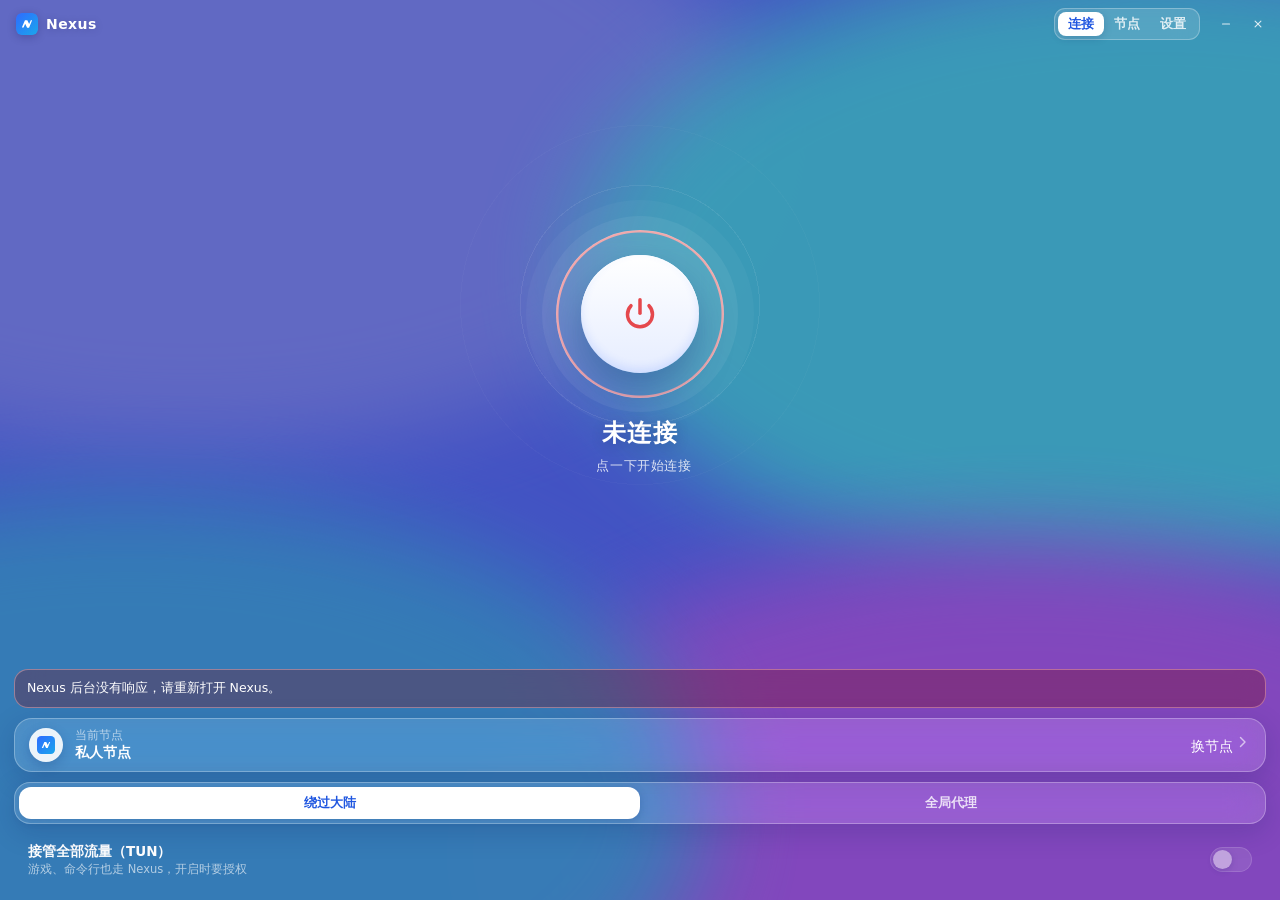
==== commit 4a6147f1: "Add one-click subscription import via nexus://install-config Websites can now offer an "import to Ne" ====
--- a/apps/desktop/ui/index.html
+++ b/apps/desktop/ui/index.html
@@ -17,6 +17,9 @@
   <symbol id="i-down" viewBox="0 0 24 24"><path d="M12 5v14M6 13l6 6 6-6"/></symbol>
   <symbol id="i-min" viewBox="0 0 24 24"><path d="M6 12h12"/></symbol>
   <symbol id="i-close" viewBox="0 0 24 24"><path d="m7 7 10 10M17 7 7 17"/></symbol>
+  <symbol id="i-back" viewBox="0 0 24 24"><path d="m14 6-6 6 6 6"/></symbol>
+  <symbol id="i-server" viewBox="0 0 24 24"><rect x="4" y="4.5" width="16" height="6" rx="2"/><rect x="4" y="13.5" width="16" height="6" rx="2"/><path d="M8 7.5h.01M8 16.5h.01"/></symbol>
+  <symbol id="i-copy" viewBox="0 0 24 24"><rect x="8.5" y="8.5" width="11" height="11" rx="2.5"/><path d="M15.5 8.5V6a1.5 1.5 0 0 0-1.5-1.5H6A1.5 1.5 0 0 0 4.5 6v8A1.5 1.5 0 0 0 6 15.5h2.5"/></symbol>
 </svg>
 
 <div class="aurora" aria-hidden="true"><i></i><i></i><i></i><i></i></div>
@@ -62,19 +65,16 @@
     <p id="feedback" role="alert" hidden></p>
 
     <a id="current" class="row link" href="#nodes">
-      <span class="row-text"><b id="current-name">私人节点</b><small id="current-from"></small></span>
+      <span class="row-text"><small class="eyebrow">当前节点</small><b id="current-name">私人节点</b><small id="current-from"></small></span>
       <span id="current-latency" class="latency" hidden></span>
-      <svg class="icon chevron"><use href="#i-arrow"/></svg>
+      <span class="change">换节点<svg class="icon chevron"><use href="#i-arrow"/></svg></span>
     </a>
-    <div id="enrollment" hidden>
-      <label for="invite" class="sr-only">邀请链接</label>
-      <input id="invite" type="password" maxlength="16384" autocomplete="off" spellcheck="false" placeholder="粘贴邀请链接">
-    </div>
     <div class="seg" role="radiogroup" aria-label="分流模式">
       <span class="seg-pill" aria-hidden="true"></span>
       <label><input type="radio" name="mode" value="split" checked><span>绕过大陆</span></label>
       <label><input type="radio" name="mode" value="global"><span>全局代理</span></label>
     </div>
+    <div class="row tun-row"><label for="tun" class="row-text"><b>接管全部流量（TUN）</b><small id="tun-hint">游戏、命令行也走 Nexus，开启时要授权</small></label><input type="checkbox" role="switch" id="tun" aria-describedby="tun-hint" disabled></div>
   </form>
 </section>
 
@@ -82,16 +82,26 @@
   <h1 id="nodes-title" class="sr-only" tabindex="-1">节点</h1>
   <p id="selected-hint" class="hint"></p>
   <div class="group">
-    <div class="group-head"><span class="group-name">我的节点</span><small class="group-meta"></small>
+    <div class="group-head"><span class="group-name">私人节点</span><small class="group-meta"></small>
       <button type="button" class="icon-btn probe" data-probe="v2" aria-label="测试延迟"><svg class="icon"><use href="#i-bolt"/></svg></button>
     </div>
     <div class="group-nodes">
-      <button type="button" id="pick-v2" class="node" role="radio" aria-checked="false" data-id="v2">
+      <button type="button" id="pick-v2" class="node" role="radio" aria-checked="false" data-id="v2" hidden>
         <span class="node-name" id="v2-name">私人节点</span><span class="latency" hidden></span><span class="badge">私人</span>
         <svg class="icon node-check" aria-hidden="true"><use href="#i-check"/></svg>
       </button>
-    </div>
-  </div>
+      <form id="enrollment" class="join" hidden>
+        <label for="invite" class="sr-only">邀请链接</label>
+        <input id="invite" type="password" maxlength="16384" autocomplete="off" spellcheck="false" placeholder="粘贴朋友发来的邀请链接" required>
+        <button type="submit" id="join" class="btn primary small">加入</button>
+      </form>
+    </div>
+  </div>
+  <a id="to-servers" class="row link entry" href="#servers">
+    <span class="entry-icon" aria-hidden="true"><svg class="icon"><use href="#i-server"/></svg></span>
+    <span class="row-text"><b>用自己的服务器搭节点</b><small id="servers-summary">有一台 VPS 就行，点一下自动装好</small></span>
+    <svg class="icon chevron"><use href="#i-arrow"/></svg>
+  </a>
   <div id="sub-groups"></div>
   <p id="sub-feedback" role="status"></p>
   <form id="import-form" class="add" hidden>
@@ -118,8 +128,110 @@
       <svg class="icon node-check" aria-hidden="true"><use href="#i-check"/></svg>
     </button>
   </template>
+  <dialog id="confirm-import" aria-labelledby="confirm-import-title"><h2 id="confirm-import-title">添加这个订阅？</h2><p id="import-hint"></p>
+    <form method="dialog"><button value="cancel" class="btn">忽略</button><button value="add" class="btn primary" autofocus>添加</button></form>
+  </dialog>
   <dialog id="confirm-sub" aria-labelledby="confirm-sub-title"><h2 id="confirm-sub-title">删除这个订阅？</h2><p id="delete-hint"></p>
     <form method="dialog"><button value="cancel" class="btn" autofocus>取消</button><button value="delete" class="btn danger">删除</button></form>
+  </dialog>
+</section>
+
+<section id="servers" hidden aria-labelledby="servers-title" data-nav="nodes">
+  <div class="page-head">
+    <button type="button" id="servers-back" class="icon-btn" aria-label="返回"><svg class="icon"><use href="#i-back"/></svg></button>
+    <h1 id="servers-title" tabindex="-1">我的服务器</h1>
+  </div>
+
+  <div id="server-home">
+    <div id="server-list" class="list" hidden></div>
+    <div id="server-empty" class="empty" hidden>
+      <span class="entry-icon big" aria-hidden="true"><svg class="icon"><use href="#i-server"/></svg></span>
+      <b>搭一个只属于你的节点</b>
+      <small>准备一台海外 Linux 服务器，填上 IP 和 root 密码，剩下的交给 Nexus。</small>
+    </div>
+    <form id="server-form" class="card" hidden>
+      <label for="server-address" class="sr-only">服务器 IP</label>
+      <input id="server-address" type="text" maxlength="128" autocomplete="off" spellcheck="false" placeholder="服务器 IP（端口不是 22 就写 IP:端口）" required>
+      <label for="server-password" class="sr-only">root 密码</label>
+      <input id="server-password" type="password" maxlength="4096" autocomplete="off" spellcheck="false" placeholder="root 密码" required>
+      <small class="fine">密码只用这一次，不会保存在这台电脑上</small>
+      <div class="actions"><button type="button" id="server-form-cancel" class="btn">取消</button><button type="submit" id="server-start" class="btn primary">开始搭建</button></div>
+    </form>
+    <button type="button" id="show-server-form" class="btn wide"><svg class="icon"><use href="#i-plus"/></svg>添加服务器</button>
+  </div>
+
+  <div id="server-progress" class="card" hidden>
+    <b id="progress-title">正在搭建…</b>
+    <ol class="steps">
+      <li data-step="connect">连接服务器</li>
+      <li data-step="install">安装节点</li>
+      <li data-step="enroll">让这台电脑加入</li>
+    </ol>
+    <small id="progress-hint" class="fine"></small>
+    <div class="actions">
+      <button type="button" id="progress-cancel" class="btn">取消</button>
+      <button type="button" id="progress-invite" class="btn" hidden>邀请朋友</button>
+      <button type="button" id="progress-connect" class="btn primary" hidden>去连接</button>
+    </div>
+  </div>
+
+  <p id="server-feedback" role="status"></p>
+
+  <div id="server-detail" hidden>
+    <div class="card">
+      <b>邀请朋友</b>
+      <small class="fine">朋友装好 Nexus，粘贴这条邀请就能用你的节点</small>
+      <div class="chips" role="radiogroup" aria-label="可以用多久" id="invite-days">
+        <label><input type="radio" name="invite-days" value="30" checked><span>30 天</span></label>
+        <label><input type="radio" name="invite-days" value="90"><span>90 天</span></label>
+        <label><input type="radio" name="invite-days" value="365"><span>一年</span></label>
+        <label><input type="radio" name="invite-days" value=""><span>永久</span></label>
+      </div>
+      <button type="button" id="make-invite" class="btn primary">生成邀请</button>
+      <div id="invite-out" hidden>
+        <p id="invite-text"></p>
+        <div class="actions"><small class="fine">邀请 7 天内有效，只能用一次</small><button type="button" id="copy-invite" class="btn small"><svg class="icon"><use href="#i-copy"/></svg>复制</button></div>
+      </div>
+    </div>
+    <div class="group">
+      <div class="group-head"><span class="group-name">在用的设备</span><small class="group-meta" id="device-meta"></small>
+        <button type="button" id="devices-refresh" class="icon-btn" aria-label="刷新设备"><svg class="icon"><use href="#i-refresh"/></svg></button>
+      </div>
+      <div id="device-list" class="group-nodes"></div>
+    </div>
+  </div>
+
+  <template id="server-template">
+    <button type="button" class="row server">
+      <span class="entry-icon" aria-hidden="true"><svg class="icon"><use href="#i-server"/></svg></span>
+      <span class="row-text"><b></b><small>管理设备、邀请朋友</small></span>
+      <svg class="icon chevron" aria-hidden="true"><use href="#i-arrow"/></svg>
+    </button>
+  </template>
+  <template id="device-template">
+    <div class="device">
+      <span class="row-text"><b></b><small></small></span>
+      <button type="button" class="btn small renew">续期</button>
+      <button type="button" class="btn small ghost-danger revoke">停用</button>
+    </div>
+  </template>
+  <dialog id="confirm-bind" aria-labelledby="confirm-bind-title"><h2 id="confirm-bind-title">这台服务器已经搭好了</h2>
+    <p>看起来你之前用手机或别的电脑搭过。要直接接管它吗？不会重装，已有的设备照常能用。</p>
+    <form method="dialog"><button value="cancel" class="btn" autofocus>取消</button><button value="bind" class="btn primary">接管</button></form>
+  </dialog>
+  <dialog id="confirm-renew" aria-labelledby="confirm-renew-title"><h2 id="confirm-renew-title">续期</h2>
+    <p id="renew-hint"></p>
+    <div class="chips light" role="radiogroup" aria-label="续多久">
+      <label><input type="radio" name="renew-days" value="30" checked><span>30 天</span></label>
+      <label><input type="radio" name="renew-days" value="90"><span>90 天</span></label>
+      <label><input type="radio" name="renew-days" value="365"><span>一年</span></label>
+      <label><input type="radio" name="renew-days" value=""><span>永久</span></label>
+    </div>
+    <form method="dialog"><button value="cancel" class="btn">取消</button><button value="renew" class="btn primary">续期</button></form>
+  </dialog>
+  <dialog id="confirm-revoke" aria-labelledby="confirm-revoke-title"><h2 id="confirm-revoke-title">停用这台设备？</h2>
+    <p id="revoke-hint"></p>
+    <form method="dialog"><button value="cancel" class="btn" autofocus>取消</button><button value="revoke" class="btn danger">停用</button></form>
   </dialog>
 </section>
 
@@ -127,7 +239,6 @@
   <h1 id="settings-title" class="sr-only" tabindex="-1">设置</h1>
   <div class="list">
     <div class="row"><label for="proxy" class="row-text"><b>系统代理</b><small>浏览器等软件自动走 Nexus</small></label><input type="checkbox" role="switch" id="proxy" checked disabled></div>
-    <div class="row"><label for="tun" class="row-text"><b>接管全部流量</b><small id="tun-hint">游戏、命令行也走 Nexus，开启时要授权</small></label><input type="checkbox" role="switch" id="tun" aria-describedby="tun-hint" disabled></div>
   </div>
   <div class="list">
     <div class="row"><span class="row-text"><b>本机端口</b><small id="ports">连接后显示</small></span></div>
--- a/apps/desktop/ui/style.css
+++ b/apps/desktop/ui/style.css
@@ -241,6 +241,70 @@
 .about b { font-size: 14px; letter-spacing: .04em; }
 .about small { color: var(--ink-muted); font-size: 11.5px; }
 
+/* My servers */
+.card { backdrop-filter: blur(18px) saturate(1.2); display: flex; flex-direction: column; gap: 10px; margin-top: 10px; padding: 14px; border-radius: 18px; background: var(--glass); border: 1px solid var(--glass-line); box-shadow: var(--glass-shadow); animation: rise .35s var(--ease); }
+.card > b { font-size: 14px; }
+.card input { width: 100%; height: 42px; padding: 0 14px; border-radius: 14px; background: rgba(255,255,255,.1); border: 1px solid var(--glass-line); color: #fff; font: inherit; transition: border-color .2s, background .2s; }
+.card input:focus { outline: none; background: var(--glass-strong); border-color: rgba(255,255,255,.7); }
+.fine { color: var(--ink-muted); font-size: 11.5px; }
+.actions { display: flex; align-items: center; justify-content: flex-end; gap: 8px; }
+.actions .fine { flex: 1; }
+.page-head { display: flex; align-items: center; gap: 6px; margin: 2px 0 10px; }
+.page-head h1 { font-size: 16px; font-weight: 700; letter-spacing: .02em; }
+.page-head .icon-btn { width: 30px; height: 30px; color: #fff; }
+.page-head .icon-btn .icon { width: 18px; height: 18px; }
+
+.entry { margin-top: 10px; }
+.entry::before { display: none; }
+.entry-icon { flex: none; display: grid; place-items: center; width: 34px; height: 34px; border-radius: 50%; background: rgba(255,255,255,.9); color: var(--signal); box-shadow: 0 4px 12px rgba(12,28,96,.2); }
+.entry-icon .icon { width: 18px; height: 18px; }
+.entry-icon.big { width: 56px; height: 56px; margin-bottom: 6px; animation: float 5s ease-in-out infinite; }
+.entry-icon.big .icon { width: 28px; height: 28px; }
+
+.empty { display: flex; flex-direction: column; align-items: center; gap: 4px; padding: 34px 18px 18px; text-align: center; animation: rise .4s var(--ease); }
+.empty b { font-size: 15px; }
+.empty small { color: var(--ink-soft); font-size: 12px; }
+
+.list .server { border: 0; background: transparent; color: inherit; font: inherit; cursor: pointer; animation: rise .4s var(--ease) both; animation-delay: calc(var(--i, 0) * 40ms); transition: background .2s; }
+.list .server + .server { border-top: 1px solid rgba(255,255,255,.16); }
+.list .server:hover:not(:disabled) { background: rgba(255,255,255,.1); }
+.list .server:hover .chevron { transform: translateX(3px); }
+.list .server:disabled { cursor: default; opacity: .6; }
+
+.steps { display: grid; gap: 2px; margin: 0; padding: 0; list-style: none; }
+.steps li { position: relative; display: flex; align-items: center; gap: 10px; height: 34px; color: var(--ink-muted); transition: color .3s; }
+.steps li::before { content: ""; flex: none; width: 18px; height: 18px; border-radius: 50%; border: 2px solid rgba(255,255,255,.35); transition: background .3s, border-color .3s; }
+.steps li.active { color: #fff; font-weight: 600; }
+.steps li.active::before { border-color: #fff; border-right-color: transparent; animation: spin .9s linear infinite; }
+.steps li.done { color: var(--ink-soft); }
+.steps li.done::before { border-color: transparent; background: #fff url("data:image/svg+xml,%3Csvg xmlns='http://www.w3.org/2000/svg' viewBox='0 0 24 24' fill='none' stroke='%232F6BFF' stroke-width='3.2' stroke-linecap='round' stroke-linejoin='round'%3E%3Cpath d='m5 12.5 4.5 4.5L19 7.5'/%3E%3C/svg%3E") center / 12px no-repeat; animation: pop-in .4s var(--spring); }
+#server-progress .fine:empty { display: none; }
+
+#server-feedback { margin: 10px 6px 0; color: var(--ink-soft); font-size: 12px; animation: rise .3s var(--ease); }
+#server-feedback:empty { display: none; }
+#server-feedback.error { padding: 9px 12px; margin: 10px 0 0; border-radius: 14px; background: rgba(120,16,32,.34); border: 1px solid rgba(255,180,180,.45); color: #fff; }
+
+.chips { display: grid; grid-template-columns: repeat(4, 1fr); gap: 6px; }
+.chips label { cursor: pointer; }
+.chips input { position: absolute; opacity: 0; pointer-events: none; }
+.chips span { display: flex; align-items: center; justify-content: center; height: 30px; border-radius: 10px; background: rgba(255,255,255,.1); border: 1px solid rgba(255,255,255,.22); color: var(--ink-soft); font-size: 12px; font-weight: 600; transition: background .2s, color .2s, transform .25s var(--spring); }
+.chips label:hover span { background: rgba(255,255,255,.18); }
+.chips input:checked + span { background: #fff; border-color: #fff; color: var(--signal-text); transform: scale(1.03); }
+.chips input:focus-visible + span { outline: 2px solid #fff; outline-offset: 2px; }
+.chips.light { margin-top: 14px; }
+.chips.light span { background: #EEF2F8; border-color: #E1E7F0; color: #4A5A70; }
+.chips.light input:checked + span { background: var(--signal); border-color: var(--signal); color: #fff; }
+.chips.light input:focus-visible + span { outline-color: var(--signal); }
+
+#invite-out { display: grid; gap: 8px; animation: rise .35s var(--ease); }
+#invite-text { max-height: 74px; overflow: auto; padding: 9px 11px; border-radius: 12px; background: rgba(10,20,64,.22); border: 1px solid rgba(255,255,255,.18); font: 11.5px/1.5 ui-monospace, "Cascadia Mono", Consolas, monospace; white-space: pre-wrap; overflow-wrap: anywhere; user-select: text; cursor: text; }
+#server-detail .group { margin-top: 14px; }
+.device { display: flex; align-items: center; gap: 6px; min-height: 50px; padding: 6px 10px 6px 14px; animation: rise .4s var(--ease) both; animation-delay: calc(var(--i, 0) * 30ms); }
+.device + .device { border-top: 1px solid rgba(255,255,255,.14); }
+.device small.warn { color: var(--fair); }
+.device.revoked { opacity: .55; }
+.device-empty { padding: 14px; color: var(--ink-muted); font-size: 12px; text-align: center; }
+
 /* Dialogs stay light for legibility. */
 dialog { width: min(300px, calc(100vw - 32px)); padding: 20px; border: 0; border-radius: 20px; background: rgba(255,255,255,.96); color: #0F1B2D; box-shadow: 0 24px 60px rgba(10,20,80,.35); }
 dialog[open] { animation: dialog-in .35s var(--spring); }
@@ -253,6 +317,7 @@
 dialog .btn { background: #EEF2F8; color: #0F1B2D; border-color: #E1E7F0; backdrop-filter: none; }
 dialog .btn:hover:not(:disabled) { background: #E3E9F2; }
 dialog .btn.danger { background: var(--danger); color: #fff; border-color: transparent; }
+dialog .btn.primary { background: var(--signal); color: #fff; border-color: transparent; box-shadow: none; }
 
 @media (prefers-reduced-motion: reduce) {
   *, *::before, *::after { animation-duration: .01ms !important; animation-iteration-count: 1 !important; transition-duration: .01ms !important; }
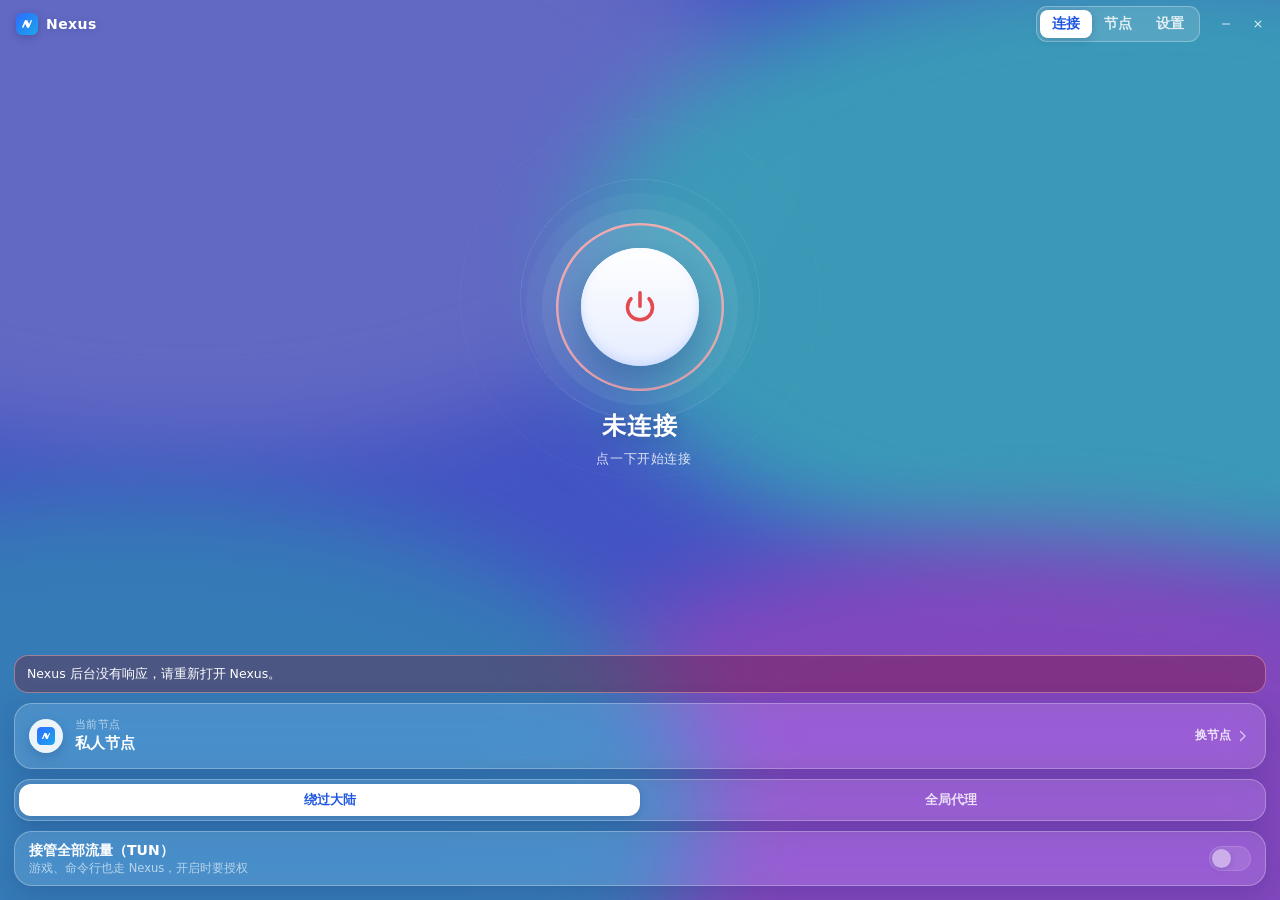
==== commit 885043b1: "Show the current node and TUN on the desktop home page The home page now names the selected node wit" ====
--- a/apps/desktop/ui/index.html
+++ b/apps/desktop/ui/index.html
@@ -128,9 +128,6 @@
       <svg class="icon node-check" aria-hidden="true"><use href="#i-check"/></svg>
     </button>
   </template>
-  <dialog id="confirm-import" aria-labelledby="confirm-import-title"><h2 id="confirm-import-title">添加这个订阅？</h2><p id="import-hint"></p>
-    <form method="dialog"><button value="cancel" class="btn">忽略</button><button value="add" class="btn primary" autofocus>添加</button></form>
-  </dialog>
   <dialog id="confirm-sub" aria-labelledby="confirm-sub-title"><h2 id="confirm-sub-title">删除这个订阅？</h2><p id="delete-hint"></p>
     <form method="dialog"><button value="cancel" class="btn" autofocus>取消</button><button value="delete" class="btn danger">删除</button></form>
   </dialog>
--- a/apps/desktop/ui/style.css
+++ b/apps/desktop/ui/style.css
@@ -1,5 +1,5 @@
 /* Nexus desktop · "流光": a living blue–cyan–violet field under frosted glass.
-   Fixed 380x620 frameless window. Brand blues match the Android app. */
+   Fixed 440x740 frameless window. Brand blues match the Android app. */
 :root {
   color-scheme: dark;
   --ink: #FFFFFF; --ink-soft: rgba(255,255,255,.82); --ink-muted: rgba(255,255,255,.62);
@@ -9,7 +9,7 @@
   --good: #8CFFD0; --fair: #FFE08A; --bad: #FFC2C2; --danger: #E5484D;
   --spring: cubic-bezier(.34, 1.4, .5, 1);
   --ease: cubic-bezier(.2, .7, .2, 1);
-  font: 13.5px/1.45 "Segoe UI Variable Text", "Segoe UI", "Microsoft YaHei UI", system-ui, sans-serif;
+  font: 14px/1.45 "Segoe UI Variable Text", "Segoe UI", "Microsoft YaHei UI", system-ui, sans-serif;
   color: var(--ink); background: #2F6BFF;
 }
 * { box-sizing: border-box; }
@@ -48,7 +48,7 @@
 .brand { display: flex; align-items: center; gap: 8px; font-size: 14px; font-weight: 700; letter-spacing: .03em; text-shadow: 0 1px 8px rgba(10,20,80,.2); }
 .brand img { border-radius: 6px; box-shadow: 0 2px 8px rgba(10,20,80,.25); }
 nav { position: relative; display: flex; margin-left: auto; padding: 3px; border-radius: 11px; background: var(--glass); border: 1px solid var(--glass-line); backdrop-filter: blur(14px); }
-nav a { position: relative; z-index: 1; padding: 3px 10px; border-radius: 8px; color: var(--ink-soft); text-decoration: none; font-size: 12.5px; font-weight: 600; transition: color .25s; }
+nav a { position: relative; z-index: 1; padding: 4px 12px; border-radius: 8px; color: var(--ink-soft); text-decoration: none; font-size: 13.5px; font-weight: 600; transition: color .25s; }
 nav a:hover { color: #fff; }
 nav a[aria-current] { color: var(--signal-text); }
 .nav-pill, .seg-pill { position: absolute; top: 3px; bottom: 3px; left: 0; width: 0; border-radius: 8px; background: #fff; box-shadow: 0 2px 8px rgba(12,28,96,.18); transition: transform .4s var(--spring), width .4s var(--spring); }
@@ -63,7 +63,7 @@
 @keyframes page-in { from { opacity: 0; transform: translateY(10px) scale(.99); } }
 
 /* Glass surfaces */
-.glass, .link, .list, .group-nodes, .seg, #enrollment input, .add input, .traffic { background: var(--glass); border: 1px solid var(--glass-line); backdrop-filter: blur(18px) saturate(1.2); box-shadow: var(--glass-shadow); }
+.glass, .link, .list, .group-nodes, .seg, .add input, .traffic { background: var(--glass); border: 1px solid var(--glass-line); backdrop-filter: blur(18px) saturate(1.2); box-shadow: var(--glass-shadow); }
 
 /* Connect page */
 #home { height: 100%; }
@@ -153,7 +153,14 @@
 .link:hover .chevron { transform: translateX(3px); }
 .list { overflow: hidden; margin-top: 10px; border-radius: 18px; }
 .list .row + .row { border-top: 1px solid rgba(255,255,255,.16); }
-#enrollment { flex: none; animation: rise .35s var(--ease); }
+#current { min-height: 66px; }
+.eyebrow { color: var(--ink-muted); font-size: 11px !important; letter-spacing: .04em; }
+#current b { font-size: 15px; }
+.change { display: flex; align-items: center; gap: 2px; color: var(--ink-soft); font-size: 12px; font-weight: 600; }
+.tun-row { flex: none; border-radius: 18px; background: var(--glass); border: 1px solid var(--glass-line); backdrop-filter: blur(18px) saturate(1.2); box-shadow: var(--glass-shadow); }
+.tun-row:has(:checked) { background: var(--glass-strong); border-color: rgba(255,255,255,.5); }
+.join { display: flex; align-items: center; gap: 8px; padding: 8px 8px 8px 10px; animation: rise .35s var(--ease); }
+.join input[type=password] { height: 36px; border: 1px solid var(--glass-line); background: rgba(255,255,255,.1); }
 input[type=password] { width: 100%; height: 42px; padding: 0 14px; border-radius: 14px; color: #fff; font: inherit; transition: border-color .2s, background .2s; }
 input::placeholder { color: var(--ink-muted); }
 input[type=password]:focus { outline: none; background: var(--glass-strong); border-color: rgba(255,255,255,.7); }
